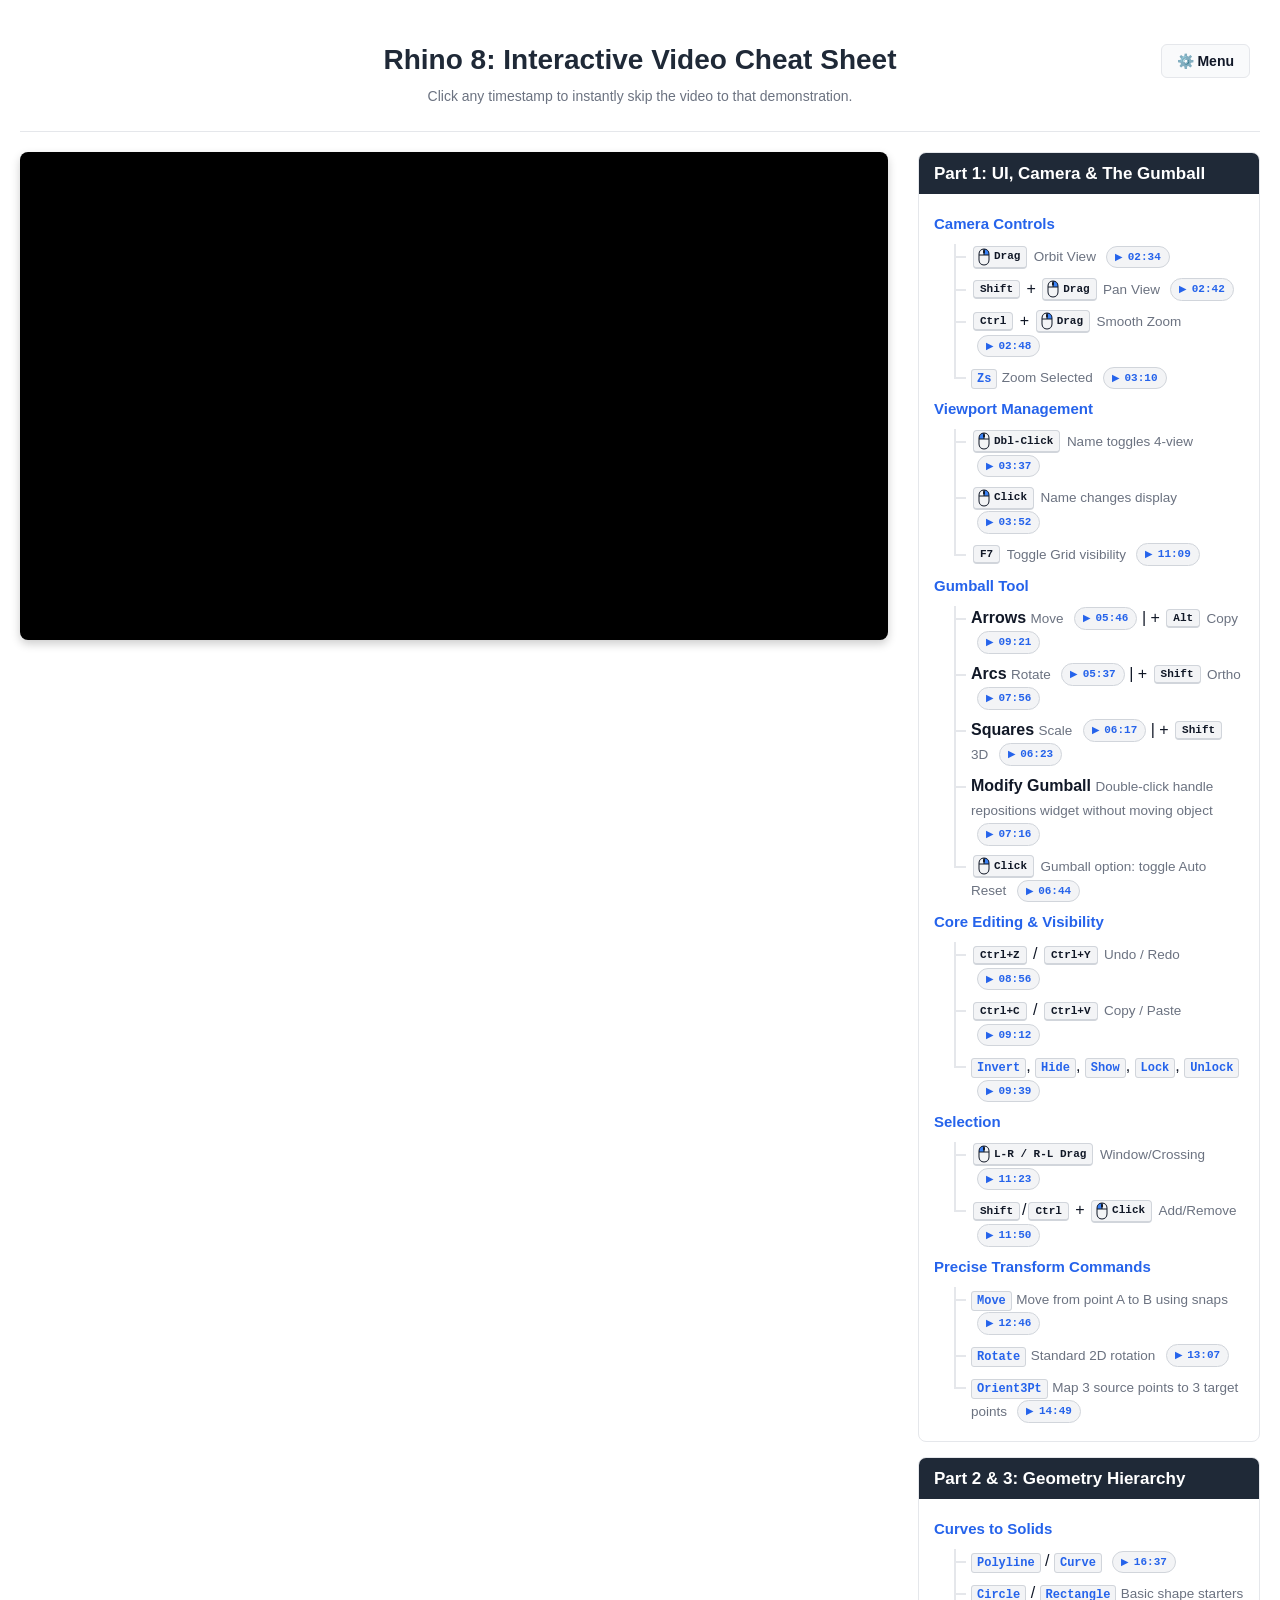
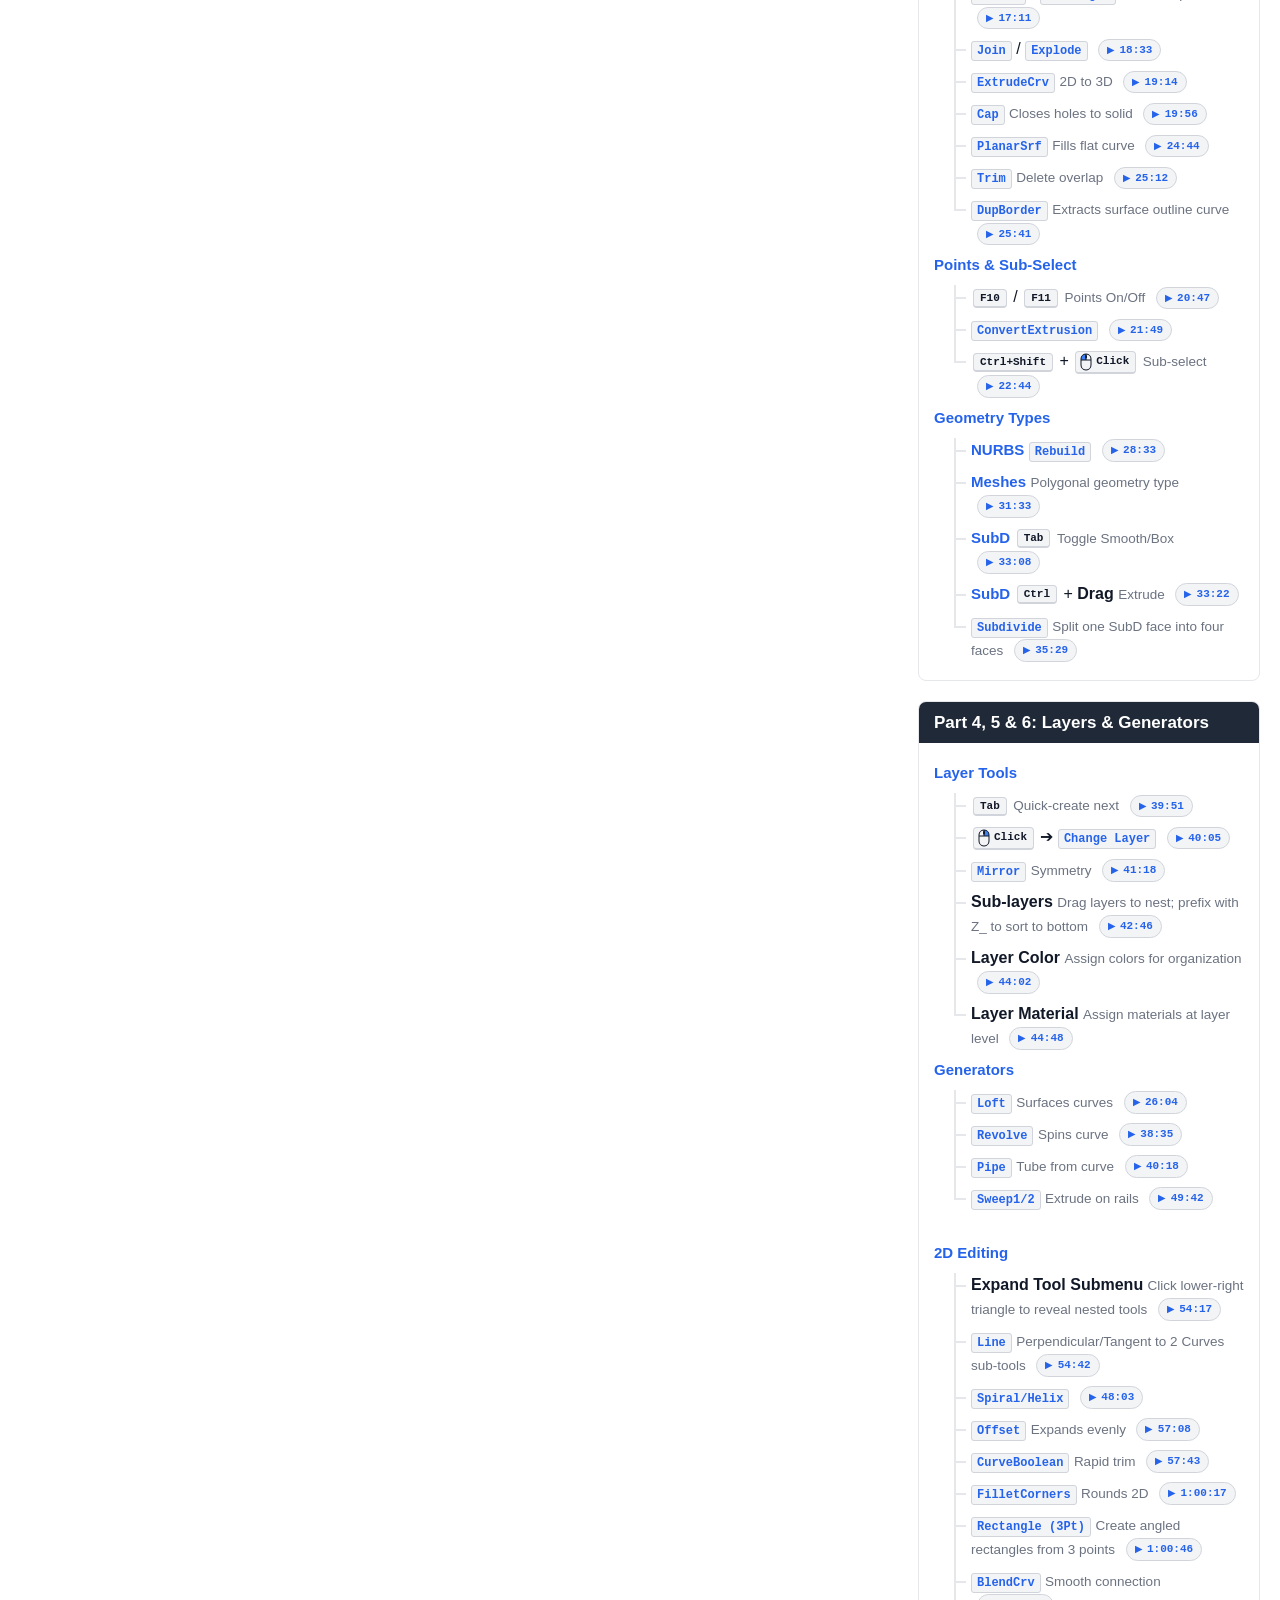
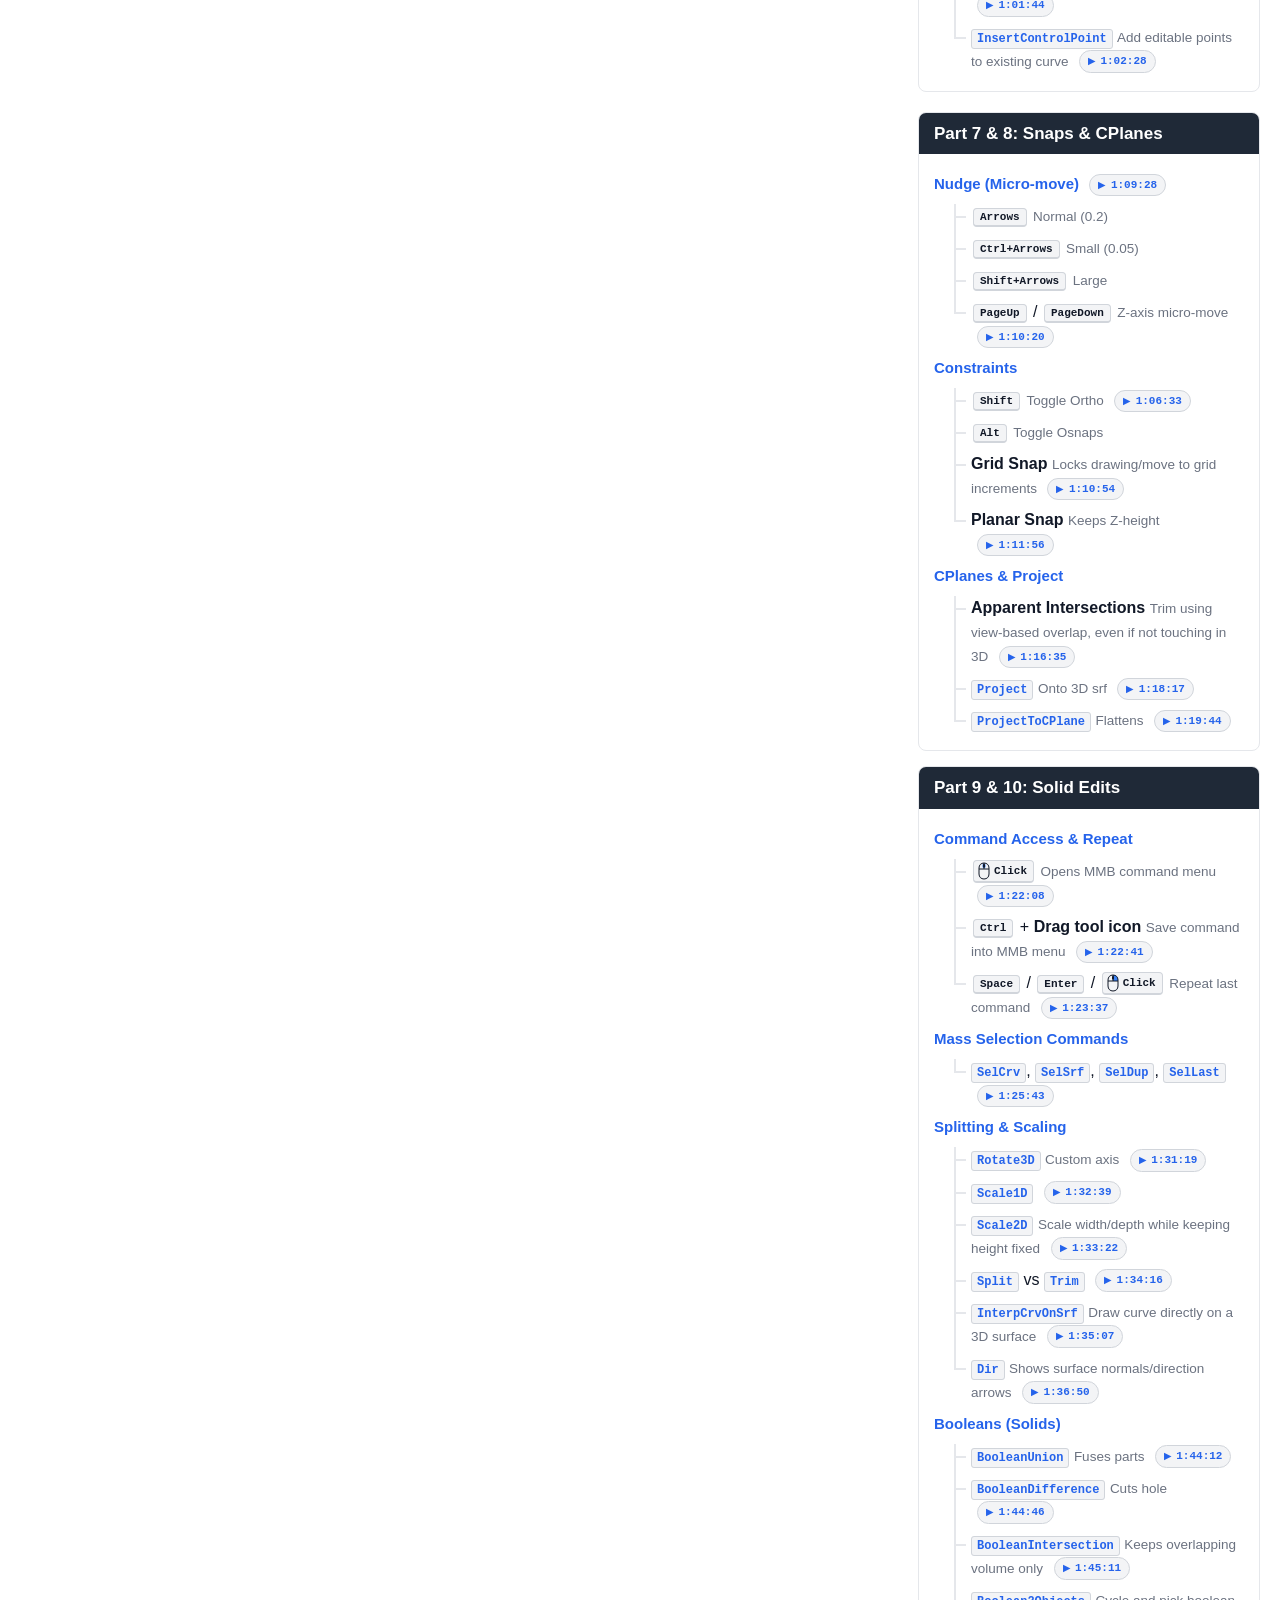
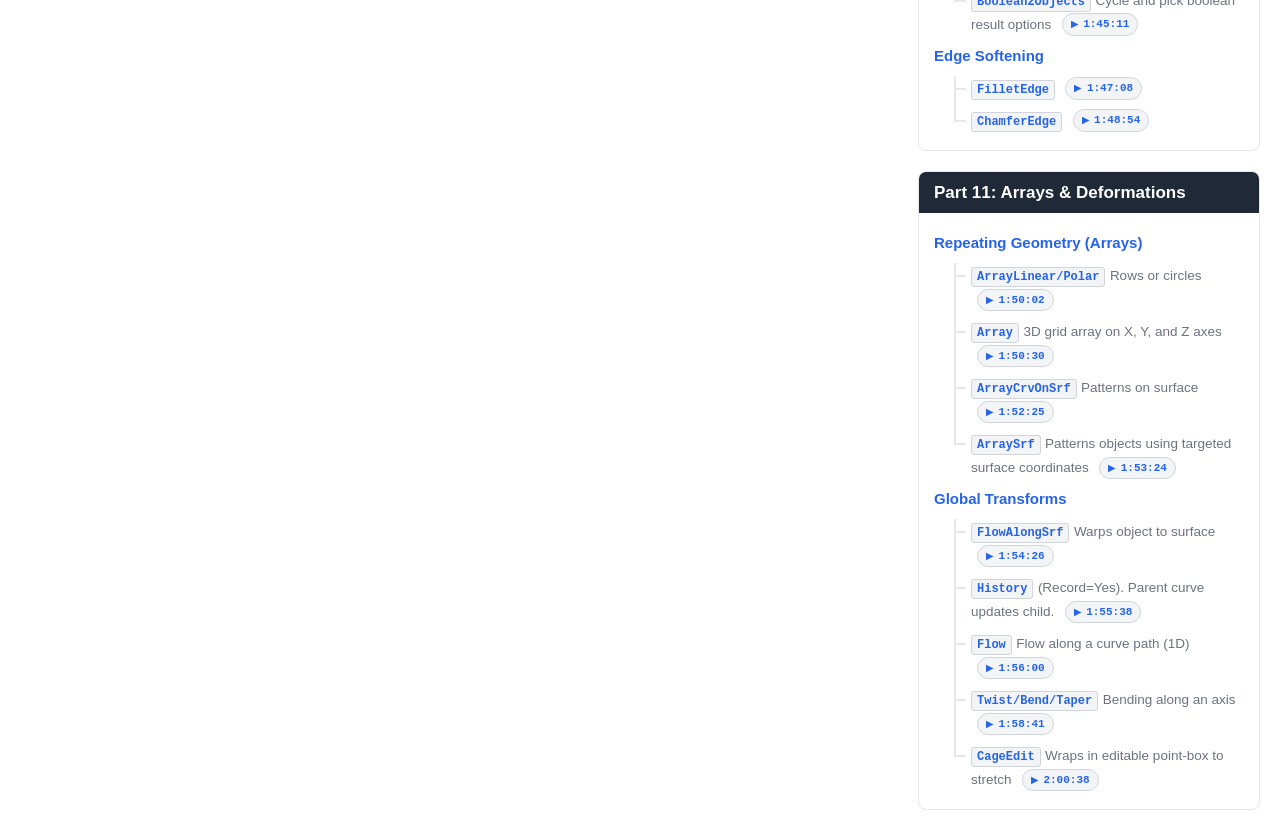
==== rhino_hotkeys_with_timestamps_interactive.html @ f53333b8 "initial commit" ====
<!DOCTYPE html>
<html lang="en">
<head>
    <meta charset="UTF-8">
    <meta name="viewport" content="width=device-width, initial-scale=1.0">
    <title>Rhino 8: Interactive Video Cheat Sheet Pro</title>
    <style>
        :root {
            /* Light Theme (Default) */
            --bg-color: #ffffff;
            --text-color: #111827;
            --primary: #1f2937;
            --primary-text: #ffffff;
            --accent: #2563eb;
            --bg-light: #f9fafb;
            --border: #e5e7eb;
            --kbd-bg: #f3f4f6;
            --kbd-border: #d1d5db;
            --modal-overlay: rgba(0, 0, 0, 0.5);
            --modal-bg: #ffffff;
            --chat-bg: #f3f4f6;
            --chat-user: #2563eb;
            --chat-bot: #e5e7eb;
            
            /* Adjustable Settings */
            --video-width: 70%; /* Default slightly larger, if changing, update the slider also line 508*/
        }

        /* Dark Theme Variables */
        body.dark-theme {
            --bg-color: #111827;
            --text-color: #f9fafb;
            --primary: #374151;
            --primary-text: #f9fafb;
            --accent: #60a5fa;
            --bg-light: #1f2937;
            --border: #374151;
            --kbd-bg: #374151;
            --kbd-border: #4b5563;
            --modal-overlay: rgba(0, 0, 0, 0.7);
            --modal-bg: #1f2937;
            --chat-bg: #111827;
            --chat-user: #3b82f6;
            --chat-bot: #374151;
        }

        body {
            font-family: -apple-system, BlinkMacSystemFont, "Segoe UI", Roboto, Arial, sans-serif;
            line-height: 1.5;
            color: var(--text-color);
            background-color: var(--bg-color);
            max-width: 1900px;
            margin: 0 auto;
            padding: 20px;
            transition: background-color 0.3s, color 0.3s;
        }
        
        header { 
            position: relative;
            margin-bottom: 20px; 
            padding-bottom: 10px;
            border-bottom: 1px solid var(--border);
        }
        h1 { text-align: center; font-size: 28px; margin-bottom: 5px; color: var(--primary); transition: color 0.3s; }
        body.dark-theme h1 { color: #f9fafb; }
        p.subtitle { text-align: center; color: #6b7280; font-size: 14px; margin-top: 0; }
        
        /* Menu Button */
        #menuBtn {
            position: absolute;
            top: 5px;
            right: 10px;
            background: var(--bg-light);
            border: 1px solid var(--border);
            color: var(--text-color);
            padding: 8px 15px;
            border-radius: 6px;
            cursor: pointer;
            font-weight: bold;
            font-size: 14px;
            transition: all 0.2s;
            display: flex;
            align-items: center;
            gap: 5px;
        }
        #menuBtn:hover { background: var(--border); }

        /* Responsive Layout Container */
        .layout-container { display: flex; flex-direction: column; gap: 20px; }

        /* Sticky Video Panel */
        .video-panel {
            position: sticky; top: 0; z-index: 100;
            background: var(--bg-color);
            padding-bottom: 15px; border-bottom: 2px solid var(--border);
            transition: width 0.3s ease, max-width 0.3s ease, background-color 0.3s;
        }
        
        .video-container {
            position: relative; padding-bottom: 56.25%; height: 0; width: 100%;
            border-radius: 8px; overflow: hidden; background: #000;
            box-shadow: 0 4px 10px rgba(0, 0, 0, 0.2);
        }
        .video-container iframe { position: absolute; top: 0; left: 0; width: 100%; height: 100%; }

        /* Content Panel */
        .content-panel { display: flex; flex-direction: column; gap: 20px; }

        .timeline-section {
            border: 1px solid var(--border); border-radius: 8px; overflow: hidden; page-break-inside: avoid;
            background: var(--bg-color); transition: background-color 0.3s, border-color 0.3s;
        }
        .section-header { background-color: var(--primary); color: var(--primary-text); padding: 8px 15px; font-size: 17px; font-weight: bold; margin: 0; transition: background-color 0.3s; }
        .section-content { padding: 10px 15px; }

        /* Tree Structure CSS */
        ul.tree, ul.tree ul { list-style: none; margin: 0; padding: 0; }
        ul.tree ul { margin-left: 20px; padding-left: 15px; border-left: 2px solid var(--border); transition: border-color 0.3s; }
        ul.tree li { margin: 8px 0; position: relative; }
        ul.tree ul li::before {
            content: ""; position: absolute; top: 12px; left: -15px;
            width: 10px; border-top: 2px solid var(--border); transition: border-color 0.3s;
        }
        ul.tree ul li:last-child::after {
            content: ""; position: absolute; top: 14px; bottom: -10px;
            left: -17px; width: 4px; background: var(--bg-color); transition: background-color 0.3s;
        }
        
        .cmd-title { font-weight: 600; font-size: 15px; color: var(--accent); transition: color 0.3s; }
        .desc { color: #6b7280; font-size: 13.5px; }
        body.dark-theme .desc { color: #9ca3af; }
        
        kbd {
            background-color: var(--kbd-bg); border: 1px solid var(--kbd-border);
            border-radius: 4px; border-bottom-width: 2px; color: var(--text-color);
            font-family: Consolas, monospace; font-size: 11px; font-weight: bold;
            padding: 2px 6px; margin: 0 2px; vertical-align: middle; transition: all 0.3s;
        }
        .cmd-type {
            font-family: Consolas, monospace; background: var(--kbd-bg); color: var(--accent);
            padding: 2px 5px; border-radius: 3px; font-size: 12px; font-weight: bold; border: 1px solid var(--kbd-border);
            transition: all 0.3s;
        }

        .mouse-action {
            display: inline-flex; align-items: center; background: var(--kbd-bg);
            border: 1px solid var(--kbd-border); border-radius: 4px; border-bottom-width: 2px;
            padding: 1px 6px 1px 4px; font-family: Consolas, monospace; font-size: 11px;
            font-weight: bold; color: var(--text-color); vertical-align: middle; margin: 0 2px; transition: all 0.3s;
        }
        .mouse { width: 12px; height: 18px; margin-right: 4px; color: var(--text-color); transition: color 0.3s; }

        .ts {
            display: inline-block; font-family: Consolas, monospace; font-size: 11px;
            color: var(--accent); background-color: var(--kbd-bg); border: 1px solid var(--kbd-border);
            border-radius: 12px; padding: 2px 8px; margin-left: 6px; text-decoration: none;
            vertical-align: middle; transition: all 0.2s ease; cursor: pointer; font-weight: bold;
        }
        .ts:hover { background-color: var(--accent); color: white; transform: translateY(-1px); }
        .ts::before { content: "▶ "; font-size: 9px; }

        /* Desktop Media Query (Landscape Mode & Large Screens) */
        @media (min-width: 960px) {
            .layout-container { flex-direction: row; align-items: flex-start; gap: 30px; }
            .video-panel {
                flex: 0 0 var(--video-width); /* Controlled by CSS variable */
                max-width: var(--video-width);
                top: 20px; border-bottom: none; padding-bottom: 0;
            }
            .content-panel { flex: 1; min-width: 0; }
            .grid-2col { display: grid; grid-template-columns: 1fr; gap: 15px; } /* Two-column layout for sections, change to 1fr 1fr if two-column layout is desired */
        }

        /* --- MODAL (POPUP) STYLES --- */
        .modal-overlay {
            display: none; position: fixed; top: 0; left: 0; width: 100%; height: 100%;
            background: var(--modal-overlay); z-index: 2000; 
            justify-content: center; align-items: center; backdrop-filter: blur(3px);
        }
        .modal {
            background: var(--modal-bg); color: var(--text-color);
            width: 90%; max-width: 800px; max-height: 80vh; border-radius: 12px;
            display: flex; flex-direction: column; overflow: hidden;
            box-shadow: 0 20px 25px -5px rgba(0, 0, 0, 0.1), 0 10px 10px -5px rgba(0, 0, 0, 0.04);
            border: 1px solid var(--border); transition: all 0.3s;
        }
        .modal-header {
            display: flex; justify-content: space-between; align-items: center;
            padding: 15px 20px; border-bottom: 1px solid var(--border); background: var(--bg-light);
        }
        .modal-header h2 { margin: 0; font-size: 18px; }
        .close-btn { background: none; border: none; font-size: 24px; color: var(--text-color); cursor: pointer; }
        
        .modal-body { display: flex; flex-direction: column; height: 100%; overflow: hidden; }
        @media (min-width: 600px) { .modal-body { flex-direction: row; } }
        
        /* Modal Tabs */
        .modal-tabs {
            display: flex; flex-direction: row; border-bottom: 1px solid var(--border); background: var(--bg-light);
        }
        @media (min-width: 600px) {
            .modal-tabs { flex-direction: column; width: 150px; border-bottom: none; border-right: 1px solid var(--border); }
        }
        .tab-btn {
            flex: 1; padding: 15px; text-align: left; background: none; border: none; cursor: pointer;
            color: var(--text-color); font-weight: bold; transition: background 0.2s;
        }
        .tab-btn.active { background: var(--modal-bg); color: var(--accent); border-left: 3px solid var(--accent); }
        .tab-btn:hover:not(.active) { background: var(--border); }

        /* Modal Content Areas */
        .tab-content { display: none; padding: 20px; flex: 1; overflow-y: auto; }
        .tab-content.active { display: block; }

        /* Settings Controls */
        .setting-row { display: flex; justify-content: space-between; align-items: center; margin-bottom: 20px; }
        .setting-row label { font-weight: bold; }
        input[type="range"] { width: 150px; cursor: pointer; }
        
        /* Toggle Switch */
        .switch { position: relative; display: inline-block; width: 50px; height: 24px; }
        .switch input { opacity: 0; width: 0; height: 0; }
        .slider { position: absolute; cursor: pointer; top: 0; left: 0; right: 0; bottom: 0; background-color: #ccc; transition: .4s; border-radius: 24px; }
        .slider:before { position: absolute; content: ""; height: 16px; width: 16px; left: 4px; bottom: 4px; background-color: white; transition: .4s; border-radius: 50%; }
        input:checked + .slider { background-color: var(--accent); }
        input:checked + .slider:before { transform: translateX(26px); }
        body.dark-theme .slider { background-color: #4b5563; }
        body.dark-theme input:checked + .slider { background-color: var(--accent); }

        /* Chat Interface */
        .chat-container { display: flex; flex-direction: column; height: 300px; border: 1px solid var(--border); border-radius: 8px; overflow: hidden; }
        .chat-messages { flex: 1; padding: 15px; overflow-y: auto; background: var(--chat-bg); display: flex; flex-direction: column; gap: 10px; }
        .msg { max-width: 80%; padding: 10px 14px; border-radius: 18px; font-size: 14px; line-height: 1.4; }
        .msg-user { align-self: flex-end; background: var(--chat-user); color: white; border-bottom-right-radius: 4px; }
        .msg-bot { align-self: flex-start; background: var(--chat-bot); color: var(--text-color); border-bottom-left-radius: 4px; }
        .chat-input-area { display: flex; padding: 10px; background: var(--bg-light); border-top: 1px solid var(--border); }
        .chat-input-area input { flex: 1; padding: 10px; border: 1px solid var(--border); border-radius: 20px; outline: none; background: var(--modal-bg); color: var(--text-color); }
        .chat-input-area button { background: var(--accent); color: white; border: none; padding: 0 15px; margin-left: 10px; border-radius: 20px; cursor: pointer; font-weight: bold; transition: opacity 0.2s; }
        .chat-input-area button:hover { opacity: 0.8; }

        @media print {
            body { padding: 0; font-size: 10pt; max-width: 100%; background: white !important; color: black !important; }
            .video-panel, #menuBtn, .modal-overlay { display: none !important; }
            .timeline-section { border: 1px solid #000 !important; break-inside: avoid; margin-bottom: 15px; background: white !important; }
            .section-header { background-color: #e5e7eb !important; color: #000 !important; -webkit-print-color-adjust: exact; border-bottom: 1px solid #000; }
            ul.tree ul li:last-child::after { background: transparent !important; }
            kbd, .mouse-action, .cmd-type { box-shadow: none !important; border: 1px solid #000 !important; background: white !important; color: black !important; }
            .ts { border: 1px solid #000 !important; background: none !important; color: #000 !important; text-decoration: none !important; }
            .ts::before { content: "⏱ "; color: #000 !important; }
            svg { -webkit-print-color-adjust: exact; print-color-adjust: exact; }
            @page { margin: 1cm; }
        }
    </style>
</head>
<body>

    <svg width="0" height="0" style="display:none;">
        <defs>
            <g id="mouse-base">
                <path d="M12 2 C6 2 2 6 2 12 L2 24 C2 30 6 34 12 34 C18 34 22 30 22 24 L22 12 C22 6 18 2 12 2 Z" fill="none" stroke="currentColor" stroke-width="2"/>
                <path d="M12 14 L2 14" stroke="currentColor" stroke-width="2"/>
                <path d="M12 14 L22 14" stroke="currentColor" stroke-width="2"/>
                <line x1="12" y1="2" x2="12" y2="14" stroke="currentColor" stroke-width="2"/>
                <rect x="10" y="4" width="4" height="7" rx="2" fill="currentColor"/>
            </g>
            <path id="mouse-lmb" d="M2 12 C2 6 6 2 12 2 L12 14 L2 14 Z" fill="#3b82f6"/>
            <path id="mouse-rmb" d="M22 12 C22 6 18 2 12 2 L12 14 L22 14 Z" fill="#3b82f6"/>
            <rect id="mouse-mmb" x="9" y="3" width="6" height="9" rx="3" fill="#3b82f6"/>
        </defs>
    </svg>

    <header>
        <h1>Rhino 8: Interactive Video Cheat Sheet</h1>
        <p class="subtitle">Click any timestamp to instantly skip the video to that demonstration.</p>
        <button id="menuBtn">⚙️ Menu</button>
    </header>

    <div class="layout-container">
        
        <div class="video-panel">
            <div class="video-container">
                <div id="player"></div>
            </div>
        </div>

        <div class="content-panel">
            
            <div class="grid-2col">
                <div class="timeline-section">
                    <h2 class="section-header">Part 1: UI, Camera & The Gumball</h2>
                    <div class="section-content">
                        <ul class="tree">
                            <li><span class="cmd-title">Camera Controls</span>
                                <ul>
                                    <li><span class="mouse-action"><svg class="mouse" viewBox="0 0 24 36"><use href="#mouse-rmb"/><use href="#mouse-base"/></svg> Drag</span> <span class="desc">Orbit View</span> <a class="ts" data-time="02:34">02:34</a></li>
                                    <li><kbd>Shift</kbd> + <span class="mouse-action"><svg class="mouse" viewBox="0 0 24 36"><use href="#mouse-rmb"/><use href="#mouse-base"/></svg> Drag</span> <span class="desc">Pan View</span> <a class="ts" data-time="02:42">02:42</a></li>
                                    <li><kbd>Ctrl</kbd> + <span class="mouse-action"><svg class="mouse" viewBox="0 0 24 36"><use href="#mouse-rmb"/><use href="#mouse-base"/></svg> Drag</span> <span class="desc">Smooth Zoom</span> <a class="ts" data-time="02:48">02:48</a></li>
                                    <li><span class="cmd-type">Zs</span> <span class="desc">Zoom Selected</span> <a class="ts" data-time="03:10">03:10</a></li>
                                </ul>
                            </li>
                            <li><span class="cmd-title">Viewport Management</span>
                                <ul>
                                    <li><span class="mouse-action"><svg class="mouse" viewBox="0 0 24 36"><use href="#mouse-lmb"/><use href="#mouse-base"/></svg> Dbl-Click</span> <span class="desc">Name toggles 4-view</span> <a class="ts" data-time="03:37">03:37</a></li>
                                    <li><span class="mouse-action"><svg class="mouse" viewBox="0 0 24 36"><use href="#mouse-rmb"/><use href="#mouse-base"/></svg> Click</span> <span class="desc">Name changes display</span> <a class="ts" data-time="03:52">03:52</a></li>
                                    <li><kbd>F7</kbd> <span class="desc">Toggle Grid visibility</span> <a class="ts" data-time="11:09">11:09</a></li>
                                </ul>
                            </li>
                            <li><span class="cmd-title">Gumball Tool</span>
                                <ul>
                                    <li><strong>Arrows</strong> <span class="desc">Move</span> <a class="ts" data-time="05:46">05:46</a> | + <kbd>Alt</kbd> <span class="desc">Copy</span> <a class="ts" data-time="09:21">09:21</a></li>
                                    <li><strong>Arcs</strong> <span class="desc">Rotate</span> <a class="ts" data-time="05:37">05:37</a> | + <kbd>Shift</kbd> <span class="desc">Ortho</span> <a class="ts" data-time="07:56">07:56</a></li>
                                    <li><strong>Squares</strong> <span class="desc">Scale</span> <a class="ts" data-time="06:17">06:17</a> | + <kbd>Shift</kbd> <span class="desc">3D</span> <a class="ts" data-time="06:23">06:23</a></li>
                                    <li><strong>Modify Gumball</strong> <span class="desc">Double-click handle repositions widget without moving object</span> <a class="ts" data-time="07:16">07:16</a></li>
                                    <li><span class="mouse-action"><svg class="mouse" viewBox="0 0 24 36"><use href="#mouse-rmb"/><use href="#mouse-base"/></svg> Click</span> <span class="desc">Gumball option: toggle Auto Reset</span> <a class="ts" data-time="06:44">06:44</a></li>
                                </ul>
                            </li>
                            <li><span class="cmd-title">Core Editing & Visibility</span>
                                <ul>
                                    <li><kbd>Ctrl+Z</kbd> / <kbd>Ctrl+Y</kbd> <span class="desc">Undo / Redo</span> <a class="ts" data-time="08:56">08:56</a></li>
                                    <li><kbd>Ctrl+C</kbd> / <kbd>Ctrl+V</kbd> <span class="desc">Copy / Paste</span> <a class="ts" data-time="09:12">09:12</a></li>
                                    <li><span class="cmd-type">Invert</span>, <span class="cmd-type">Hide</span>, <span class="cmd-type">Show</span>, <span class="cmd-type">Lock</span>, <span class="cmd-type">Unlock</span> <a class="ts" data-time="09:39">09:39</a></li>
                                </ul>
                            </li>
                            <li><span class="cmd-title">Selection</span>
                                <ul>
                                    <li><span class="mouse-action"><svg class="mouse" viewBox="0 0 24 36"><use href="#mouse-lmb"/><use href="#mouse-base"/></svg> L-R / R-L Drag</span> <span class="desc">Window/Crossing</span> <a class="ts" data-time="11:23">11:23</a></li>
                                    <li><kbd>Shift</kbd>/<kbd>Ctrl</kbd> + <span class="mouse-action"><svg class="mouse" viewBox="0 0 24 36"><use href="#mouse-lmb"/><use href="#mouse-base"/></svg> Click</span> <span class="desc">Add/Remove</span> <a class="ts" data-time="11:50">11:50</a></li>
                                </ul>
                            </li>
                            <li><span class="cmd-title">Precise Transform Commands</span>
                                <ul>
                                    <li><span class="cmd-type">Move</span> <span class="desc">Move from point A to B using snaps</span> <a class="ts" data-time="12:46">12:46</a></li>
                                    <li><span class="cmd-type">Rotate</span> <span class="desc">Standard 2D rotation</span> <a class="ts" data-time="13:07">13:07</a></li>
                                    <li><span class="cmd-type">Orient3Pt</span> <span class="desc">Map 3 source points to 3 target points</span> <a class="ts" data-time="14:49">14:49</a></li>
                                </ul>
                            </li>
                        </ul>
                    </div>
                </div>

                <div class="timeline-section">
                    <h2 class="section-header">Part 2 & 3: Geometry Hierarchy</h2>
                    <div class="section-content">
                        <ul class="tree">
                            <li><span class="cmd-title">Curves to Solids</span>
                                <ul>
                                    <li><span class="cmd-type">Polyline</span> / <span class="cmd-type">Curve</span> <a class="ts" data-time="16:37">16:37</a></li>
                                    <li><span class="cmd-type">Circle</span> / <span class="cmd-type">Rectangle</span> <span class="desc">Basic shape starters</span> <a class="ts" data-time="17:11">17:11</a></li>
                                    <li><span class="cmd-type">Join</span> / <span class="cmd-type">Explode</span> <a class="ts" data-time="18:33">18:33</a></li>
                                    <li><span class="cmd-type">ExtrudeCrv</span> <span class="desc">2D to 3D</span> <a class="ts" data-time="19:14">19:14</a></li>
                                    <li><span class="cmd-type">Cap</span> <span class="desc">Closes holes to solid</span> <a class="ts" data-time="19:56">19:56</a></li>
                                    <li><span class="cmd-type">PlanarSrf</span> <span class="desc">Fills flat curve</span> <a class="ts" data-time="24:44">24:44</a></li>
                                    <li><span class="cmd-type">Trim</span> <span class="desc">Delete overlap</span> <a class="ts" data-time="25:12">25:12</a></li>
                                    <li><span class="cmd-type">DupBorder</span> <span class="desc">Extracts surface outline curve</span> <a class="ts" data-time="25:41">25:41</a></li>
                                </ul>
                            </li>
                            <li><span class="cmd-title">Points & Sub-Select</span>
                                <ul>
                                    <li><kbd>F10</kbd> / <kbd>F11</kbd> <span class="desc">Points On/Off</span> <a class="ts" data-time="20:47">20:47</a></li>
                                    <li><span class="cmd-type">ConvertExtrusion</span> <a class="ts" data-time="21:49">21:49</a></li>
                                    <li><kbd>Ctrl+Shift</kbd> + <span class="mouse-action"><svg class="mouse" viewBox="0 0 24 36"><use href="#mouse-lmb"/><use href="#mouse-base"/></svg> Click</span> <span class="desc">Sub-select</span> <a class="ts" data-time="22:44">22:44</a></li>
                                </ul>
                            </li>
                            <li><span class="cmd-title">Geometry Types</span>
                                <ul>
                                    <li><span class="cmd-title">NURBS</span> <span class="cmd-type">Rebuild</span> <a class="ts" data-time="28:33">28:33</a></li>
                                    <li><span class="cmd-title">Meshes</span> <span class="desc">Polygonal geometry type</span> <a class="ts" data-time="31:33">31:33</a></li>
                                    <li><span class="cmd-title">SubD</span> <kbd>Tab</kbd> <span class="desc">Toggle Smooth/Box</span> <a class="ts" data-time="33:08">33:08</a></li>
                                    <li><span class="cmd-title">SubD</span> <kbd>Ctrl</kbd> + <strong>Drag</strong> <span class="desc">Extrude</span> <a class="ts" data-time="33:22">33:22</a></li>
                                    <li><span class="cmd-type">Subdivide</span> <span class="desc">Split one SubD face into four faces</span> <a class="ts" data-time="35:29">35:29</a></li>
                                </ul>
                            </li>
                        </ul>
                    </div>
                </div>
            </div>

            <div class="timeline-section">
                <h2 class="section-header">Part 4, 5 & 6: Layers & Generators</h2>
                <div class="section-content">
                    <div class="grid-2col">
                        <ul class="tree">
                            <li><span class="cmd-title">Layer Tools</span>
                                <ul>
                                    <li><kbd>Tab</kbd> <span class="desc">Quick-create next</span> <a class="ts" data-time="39:51">39:51</a></li>
                                    <li><span class="mouse-action"><svg class="mouse" viewBox="0 0 24 36"><use href="#mouse-rmb"/><use href="#mouse-base"/></svg> Click</span> ➔ <span class="cmd-type">Change Layer</span> <a class="ts" data-time="40:05">40:05</a></li>
                                    <li><span class="cmd-type">Mirror</span> <span class="desc">Symmetry</span> <a class="ts" data-time="41:18">41:18</a></li>
                                    <li><strong>Sub-layers</strong> <span class="desc">Drag layers to nest; prefix with Z_ to sort to bottom</span> <a class="ts" data-time="42:46">42:46</a></li>
                                    <li><strong>Layer Color</strong> <span class="desc">Assign colors for organization</span> <a class="ts" data-time="44:02">44:02</a></li>
                                    <li><strong>Layer Material</strong> <span class="desc">Assign materials at layer level</span> <a class="ts" data-time="44:48">44:48</a></li>
                                </ul>
                            </li>
                            <li><span class="cmd-title">Generators</span>
                                <ul>
                                    <li><span class="cmd-type">Loft</span> <span class="desc">Surfaces curves</span> <a class="ts" data-time="26:04">26:04</a></li>
                                    <li><span class="cmd-type">Revolve</span> <span class="desc">Spins curve</span> <a class="ts" data-time="38:35">38:35</a></li>
                                    <li><span class="cmd-type">Pipe</span> <span class="desc">Tube from curve</span> <a class="ts" data-time="40:18">40:18</a></li>
                                    <li><span class="cmd-type">Sweep1/2</span> <span class="desc">Extrude on rails</span> <a class="ts" data-time="49:42">49:42</a></li>
                                </ul>
                            </li>
                        </ul>
                        <ul class="tree">
                            <li><span class="cmd-title">2D Editing</span>
                                <ul>
                                    <li><strong>Expand Tool Submenu</strong> <span class="desc">Click lower-right triangle to reveal nested tools</span> <a class="ts" data-time="54:17">54:17</a></li>
                                    <li><span class="cmd-type">Line</span> <span class="desc">Perpendicular/Tangent to 2 Curves sub-tools</span> <a class="ts" data-time="54:42">54:42</a></li>
                                    <li><span class="cmd-type">Spiral/Helix</span> <a class="ts" data-time="48:03">48:03</a></li>
                                    <li><span class="cmd-type">Offset</span> <span class="desc">Expands evenly</span> <a class="ts" data-time="57:08">57:08</a></li>
                                    <li><span class="cmd-type">CurveBoolean</span> <span class="desc">Rapid trim</span> <a class="ts" data-time="57:43">57:43</a></li>
                                    <li><span class="cmd-type">FilletCorners</span> <span class="desc">Rounds 2D</span> <a class="ts" data-time="1:00:17">1:00:17</a></li>
                                    <li><span class="cmd-type">Rectangle (3Pt)</span> <span class="desc">Create angled rectangles from 3 points</span> <a class="ts" data-time="1:00:46">1:00:46</a></li>
                                    <li><span class="cmd-type">BlendCrv</span> <span class="desc">Smooth connection</span> <a class="ts" data-time="1:01:44">1:01:44</a></li>
                                    <li><span class="cmd-type">InsertControlPoint</span> <span class="desc">Add editable points to existing curve</span> <a class="ts" data-time="1:02:28">1:02:28</a></li>
                                </ul>
                            </li>
                        </ul>
                    </div>
                </div>
            </div>

            <div class="grid-2col">
                <div class="timeline-section">
                    <h2 class="section-header">Part 7 & 8: Snaps & CPlanes</h2>
                    <div class="section-content">
                        <ul class="tree">
                            <li><span class="cmd-title">Nudge (Micro-move)</span> <a class="ts" data-time="1:09:28">1:09:28</a>
                                <ul>
                                    <li><kbd>Arrows</kbd> <span class="desc">Normal (0.2)</span></li>
                                    <li><kbd>Ctrl+Arrows</kbd> <span class="desc">Small (0.05)</span></li>
                                    <li><kbd>Shift+Arrows</kbd> <span class="desc">Large</span></li>
                                    <li><kbd>PageUp</kbd> / <kbd>PageDown</kbd> <span class="desc">Z-axis micro-move</span> <a class="ts" data-time="1:10:20">1:10:20</a></li>
                                </ul>
                            </li>
                            <li><span class="cmd-title">Constraints</span>
                                <ul>
                                    <li><kbd>Shift</kbd> <span class="desc">Toggle Ortho</span> <a class="ts" data-time="1:06:33">1:06:33</a></li>
                                    <li><kbd>Alt</kbd> <span class="desc">Toggle Osnaps</span></li>
                                    <li><strong>Grid Snap</strong> <span class="desc">Locks drawing/move to grid increments</span> <a class="ts" data-time="1:10:54">1:10:54</a></li>
                                    <li><strong>Planar Snap</strong> <span class="desc">Keeps Z-height</span> <a class="ts" data-time="1:11:56">1:11:56</a></li>
                                </ul>
                            </li>
                            <li><span class="cmd-title">CPlanes & Project</span>
                                <ul>
                                    <li><strong>Apparent Intersections</strong> <span class="desc">Trim using view-based overlap, even if not touching in 3D</span> <a class="ts" data-time="1:16:35">1:16:35</a></li>
                                    <li><span class="cmd-type">Project</span> <span class="desc">Onto 3D srf</span> <a class="ts" data-time="1:18:17">1:18:17</a></li>
                                    <li><span class="cmd-type">ProjectToCPlane</span> <span class="desc">Flattens</span> <a class="ts" data-time="1:19:44">1:19:44</a></li>
                                </ul>
                            </li>
                        </ul>
                    </div>
                </div>

                <div class="timeline-section">
                    <h2 class="section-header">Part 9 & 10: Solid Edits</h2>
                    <div class="section-content">
                        <ul class="tree">
                            <li><span class="cmd-title">Command Access & Repeat</span>
                                <ul>
                                    <li><span class="mouse-action"><svg class="mouse" viewBox="0 0 24 36"><use href="#mouse-mmb"/><use href="#mouse-base"/></svg> Click</span> <span class="desc">Opens MMB command menu</span> <a class="ts" data-time="1:22:08">1:22:08</a></li>
                                    <li><kbd>Ctrl</kbd> + <strong>Drag tool icon</strong> <span class="desc">Save command into MMB menu</span> <a class="ts" data-time="1:22:41">1:22:41</a></li>
                                    <li><kbd>Space</kbd> / <kbd>Enter</kbd> / <span class="mouse-action"><svg class="mouse" viewBox="0 0 24 36"><use href="#mouse-rmb"/><use href="#mouse-base"/></svg> Click</span> <span class="desc">Repeat last command</span> <a class="ts" data-time="1:23:37">1:23:37</a></li>
                                </ul>
                            </li>
                            <li><span class="cmd-title">Mass Selection Commands</span>
                                <ul>
                                    <li><span class="cmd-type">SelCrv</span>, <span class="cmd-type">SelSrf</span>, <span class="cmd-type">SelDup</span>, <span class="cmd-type">SelLast</span> <a class="ts" data-time="1:25:43">1:25:43</a></li>
                                </ul>
                            </li>
                            <li><span class="cmd-title">Splitting & Scaling</span>
                                <ul>
                                    <li><span class="cmd-type">Rotate3D</span> <span class="desc">Custom axis</span> <a class="ts" data-time="1:31:19">1:31:19</a></li>
                                    <li><span class="cmd-type">Scale1D</span> <a class="ts" data-time="1:32:39">1:32:39</a></li>
                                    <li><span class="cmd-type">Scale2D</span> <span class="desc">Scale width/depth while keeping height fixed</span> <a class="ts" data-time="1:33:22">1:33:22</a></li>
                                    <li><span class="cmd-type">Split</span> vs <span class="cmd-type">Trim</span> <a class="ts" data-time="1:34:16">1:34:16</a></li>
                                    <li><span class="cmd-type">InterpCrvOnSrf</span> <span class="desc">Draw curve directly on a 3D surface</span> <a class="ts" data-time="1:35:07">1:35:07</a></li>
                                    <li><span class="cmd-type">Dir</span> <span class="desc">Shows surface normals/direction arrows</span> <a class="ts" data-time="1:36:50">1:36:50</a></li>
                                </ul>
                            </li>
                            <li><span class="cmd-title">Booleans (Solids)</span>
                                <ul>
                                    <li><span class="cmd-type">BooleanUnion</span> <span class="desc">Fuses parts</span> <a class="ts" data-time="1:44:12">1:44:12</a></li>
                                    <li><span class="cmd-type">BooleanDifference</span> <span class="desc">Cuts hole</span> <a class="ts" data-time="1:44:46">1:44:46</a></li>
                                    <li><span class="cmd-type">BooleanIntersection</span> <span class="desc">Keeps overlapping volume only</span> <a class="ts" data-time="1:45:11">1:45:11</a></li>
                                    <li><span class="cmd-type">Boolean2Objects</span> <span class="desc">Cycle and pick boolean result options</span> <a class="ts" data-time="1:45:11">1:45:11</a></li>
                                </ul>
                            </li>
                            <li><span class="cmd-title">Edge Softening</span>
                                <ul>
                                    <li><span class="cmd-type">FilletEdge</span> <a class="ts" data-time="1:47:08">1:47:08</a></li>
                                    <li><span class="cmd-type">ChamferEdge</span> <a class="ts" data-time="1:48:54">1:48:54</a></li>
                                </ul>
                            </li>
                        </ul>
                    </div>
                </div>
            </div>

            <div class="timeline-section">
                <h2 class="section-header">Part 11: Arrays & Deformations</h2>
                <div class="section-content">
                    <ul class="tree">
                        <li><span class="cmd-title">Repeating Geometry (Arrays)</span>
                            <ul>
                                <li><span class="cmd-type">ArrayLinear/Polar</span> <span class="desc">Rows or circles</span> <a class="ts" data-time="1:50:02">1:50:02</a></li>
                                <li><span class="cmd-type">Array</span> <span class="desc">3D grid array on X, Y, and Z axes</span> <a class="ts" data-time="1:50:30">1:50:30</a></li>
                                <li><span class="cmd-type">ArrayCrvOnSrf</span> <span class="desc">Patterns on surface</span> <a class="ts" data-time="1:52:25">1:52:25</a></li>
                                <li><span class="cmd-type">ArraySrf</span> <span class="desc">Patterns objects using targeted surface coordinates</span> <a class="ts" data-time="1:53:24">1:53:24</a></li>
                            </ul>
                        </li>
                        <li><span class="cmd-title">Global Transforms</span>
                            <ul>
                                <li><span class="cmd-type">FlowAlongSrf</span> <span class="desc">Warps object to surface</span> <a class="ts" data-time="1:54:26">1:54:26</a></li>
                                <li><span class="cmd-type">History</span> <span class="desc">(Record=Yes). Parent curve updates child.</span> <a class="ts" data-time="1:55:38">1:55:38</a></li>
                                <li><span class="cmd-type">Flow</span> <span class="desc">Flow along a curve path (1D)</span> <a class="ts" data-time="1:56:00">1:56:00</a></li>
                                <li><span class="cmd-type">Twist/Bend/Taper</span> <span class="desc">Bending along an axis</span> <a class="ts" data-time="1:58:41">1:58:41</a></li>
                                <li><span class="cmd-type">CageEdit</span> <span class="desc">Wraps in editable point-box to stretch</span> <a class="ts" data-time="2:00:38">2:00:38</a></li>
                            </ul>
                        </li>
                    </ul>
                </div>
            </div>

        </div>
    </div>

    <div id="menuModal" class="modal-overlay">
        <div class="modal">
            <div class="modal-header">
                <h2>Menu</h2>
                <button class="close-btn" id="closeModal">&times;</button>
            </div>
            <div class="modal-body">
                <div class="modal-tabs">
                    <button class="tab-btn active" data-tab="tab-info">ℹ️ Info</button>
                    <button class="tab-btn" data-tab="tab-settings">⚙️ Settings</button>
                    <button class="tab-btn" data-tab="tab-chat">💬 Feedback</button>
                </div>
                
                <div id="tab-info" class="tab-content active">
                    <h3>About this Tool</h3>
                    <p>This interactive cheat sheet is designed to accompany the <b>Rhino 8: Full Beginner's Course</b> by Joe Meiser.</p>
                    <p><b>How to use:</b> Click any blue timestamp pill to instantly jump the video to that exact command demonstration. If you resize your window, the layout will automatically adjust.</p>
                    <p><b>Printing:</b> Press <code>Ctrl + P</code>. The CSS is configured to strip away the video, dark mode, and buttons to give you a clean, ink-saving paper reference guide.</p>
                </div>

                <div id="tab-settings" class="tab-content">
                    <h3>Appearance Settings</h3>
                    
                    <div class="setting-row">
                        <label>Dark Mode</label>
                        <label class="switch">
                            <input type="checkbox" id="themeToggle">
                            <span class="slider"></span>
                        </label>
                    </div>

                    <div class="setting-row">
                        <label>Desktop Video Width</label>
                        <input type="range" id="videoSizeSlider" min="40" max="80" value="70"> 
                    </div>
                    <p class="desc">Slide to adjust how much screen space the video takes up on desktop monitors.</p>
                </div>

                <div id="tab-chat" class="tab-content" style="display: flex; flex-direction: column;">
                    <h3>Send Feedback</h3>
                    <div class="chat-container">
                        <div class="chat-messages" id="chatBox">
                            <div class="msg msg-bot">Hello! Did you spot an error in the cheat sheet or have a feature request? Let me know!</div>
                        </div>
                        <div class="chat-input-area">
                            <input type="text" id="chatInput" placeholder="Type your message...">
                            <button id="sendBtn">Send</button>
                        </div>
                    </div>
                </div>

            </div>
        </div>
    </div>

    <script src="https://www.youtube.com/iframe_api"></script>
    <script>
        // --- YOUTUBE PLAYER LOGIC ---
        var player;
        function onYouTubeIframeAPIReady() {
            player = new YT.Player('player', {
                videoId: '4mVBIbX5G5k',
                playerVars: { 'playsinline': 1, 'rel': 0 }
            });
        }

        function parseTimeStr(timeStr) {
            let parts = timeStr.split(':').map(Number);
            if (parts.length === 2) return parts[0] * 60 + parts[1];
            if (parts.length === 3) return parts[0] * 3600 + parts[1] * 60 + parts[2];
            return 0;
        }

        document.querySelectorAll('.ts').forEach(link => {
            link.addEventListener('click', function(e) {
                e.preventDefault();
                if(!player || !player.seekTo) {
                    alert("Please run this file on a local server to bypass YouTube restrictions.");
                    return;
                }
                let seconds = parseTimeStr(this.getAttribute('data-time'));
                player.seekTo(seconds, true);
                player.playVideo();
                
                if (window.innerWidth < 960) {
                    window.scrollTo({ top: 0, behavior: 'smooth' });
                }
            });
        });

        // --- MENU MODAL LOGIC ---
        const modal = document.getElementById('menuModal');
        document.getElementById('menuBtn').onclick = () => modal.style.display = 'flex';
        document.getElementById('closeModal').onclick = () => modal.style.display = 'none';
        window.onclick = (e) => { if (e.target == modal) modal.style.display = 'none'; }

        // Tab Switching
        const tabBtns = document.querySelectorAll('.tab-btn');
        const tabContents = document.querySelectorAll('.tab-content');
        
        tabBtns.forEach(btn => {
            btn.onclick = function() {
                tabBtns.forEach(b => b.classList.remove('active'));
                tabContents.forEach(c => c.style.display = 'none');
                this.classList.add('active');
                
                const targetId = this.getAttribute('data-tab');
                const targetContent = document.getElementById(targetId);
                targetContent.style.display = targetId === 'tab-chat' ? 'flex' : 'block';
            }
        });

        // --- SETTINGS LOGIC ---
        // Theme Toggle
        document.getElementById('themeToggle').addEventListener('change', function() {
            if (this.checked) {
                document.body.classList.add('dark-theme');
            } else {
                document.body.classList.remove('dark-theme');
            }
        });

        // Video Size Slider
        document.getElementById('videoSizeSlider').addEventListener('input', function() {
            document.documentElement.style.setProperty('--video-width', this.value + '%');
        });

        // --- CHAT LOGIC ---
        const chatBox = document.getElementById('chatBox');
        const chatInput = document.getElementById('chatInput');
        const sendBtn = document.getElementById('sendBtn');

        function appendMessage(text, isUser) {
            const msgDiv = document.createElement('div');
            msgDiv.className = 'msg ' + (isUser ? 'msg-user' : 'msg-bot');
            msgDiv.textContent = text;
            chatBox.appendChild(msgDiv);
            chatBox.scrollTop = chatBox.scrollHeight;
        }

        function handleSend() {
            const text = chatInput.value.trim();
            if (!text) return;
            
            appendMessage(text, true);
            chatInput.value = '';
            
            // Simulated Bot Response
            setTimeout(() => {
                appendMessage("Thanks for your feedback! This is a static HTML file, so I can't actually save this to a server, but it's great for taking notes.", false);
            }, 1000);
        }

        sendBtn.onclick = handleSend;
        chatInput.addEventListener('keypress', function(e) {
            if (e.key === 'Enter') handleSend();
        });
    </script>
</body>
</html>
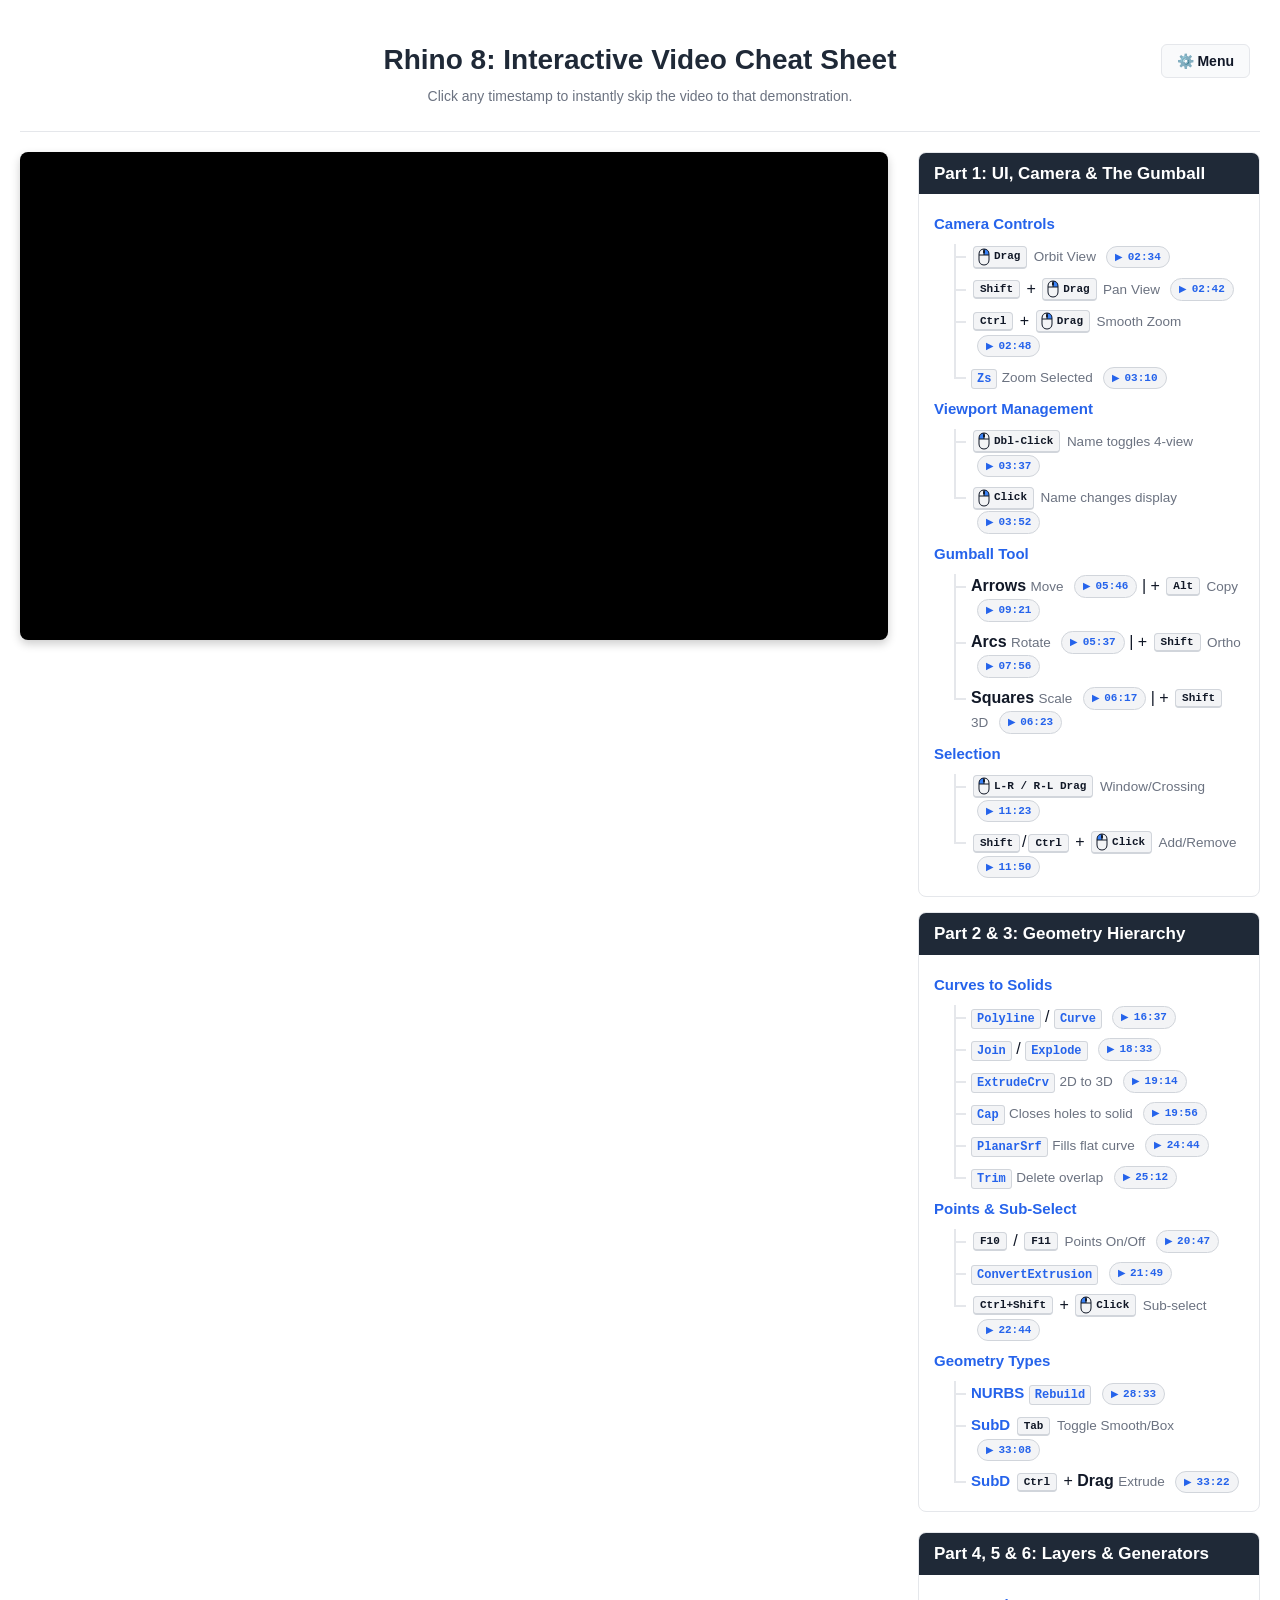
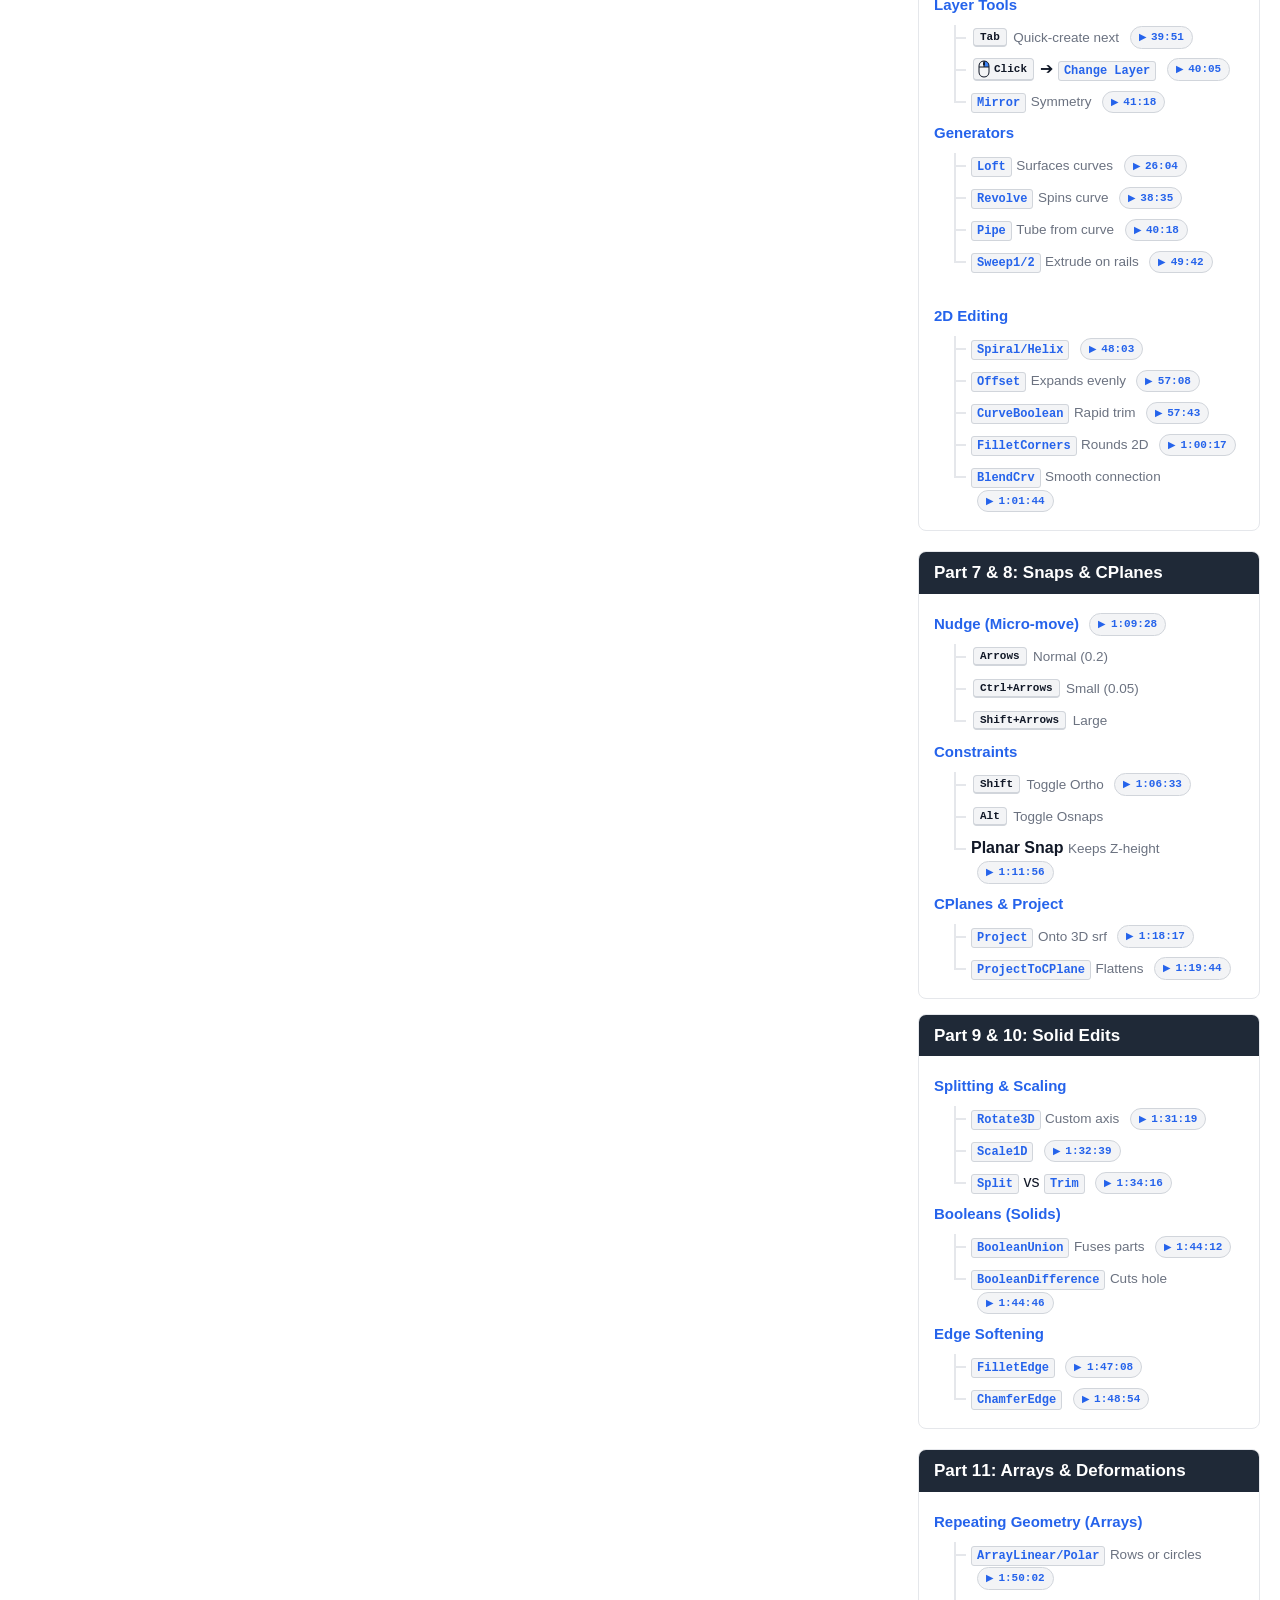
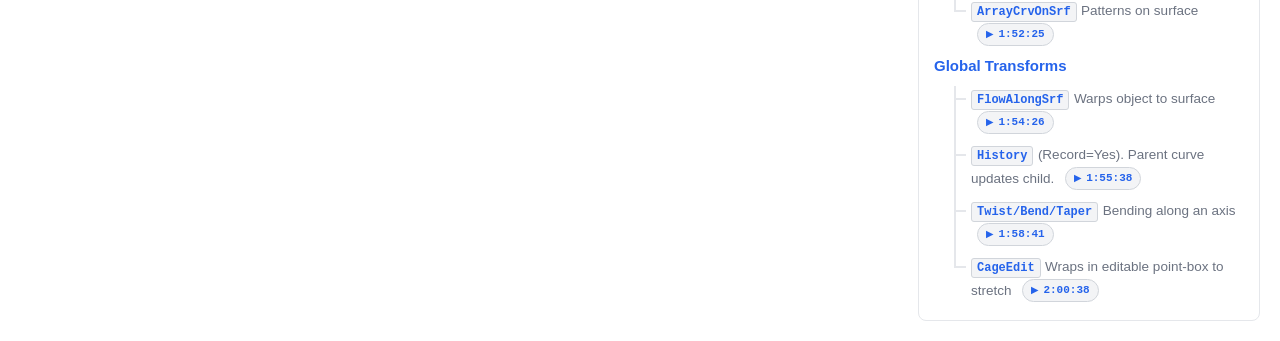
==== commit cac5b43e: "jik" ====
--- a/rhino_hotkeys_with_timestamps_interactive.html
+++ b/rhino_hotkeys_with_timestamps_interactive.html
@@ -302,7 +302,6 @@
                                 <ul>
                                     <li><span class="mouse-action"><svg class="mouse" viewBox="0 0 24 36"><use href="#mouse-lmb"/><use href="#mouse-base"/></svg> Dbl-Click</span> <span class="desc">Name toggles 4-view</span> <a class="ts" data-time="03:37">03:37</a></li>
                                     <li><span class="mouse-action"><svg class="mouse" viewBox="0 0 24 36"><use href="#mouse-rmb"/><use href="#mouse-base"/></svg> Click</span> <span class="desc">Name changes display</span> <a class="ts" data-time="03:52">03:52</a></li>
-                                    <li><kbd>F7</kbd> <span class="desc">Toggle Grid visibility</span> <a class="ts" data-time="11:09">11:09</a></li>
                                 </ul>
                             </li>
                             <li><span class="cmd-title">Gumball Tool</span>
@@ -310,28 +309,12 @@
                                     <li><strong>Arrows</strong> <span class="desc">Move</span> <a class="ts" data-time="05:46">05:46</a> | + <kbd>Alt</kbd> <span class="desc">Copy</span> <a class="ts" data-time="09:21">09:21</a></li>
                                     <li><strong>Arcs</strong> <span class="desc">Rotate</span> <a class="ts" data-time="05:37">05:37</a> | + <kbd>Shift</kbd> <span class="desc">Ortho</span> <a class="ts" data-time="07:56">07:56</a></li>
                                     <li><strong>Squares</strong> <span class="desc">Scale</span> <a class="ts" data-time="06:17">06:17</a> | + <kbd>Shift</kbd> <span class="desc">3D</span> <a class="ts" data-time="06:23">06:23</a></li>
-                                    <li><strong>Modify Gumball</strong> <span class="desc">Double-click handle repositions widget without moving object</span> <a class="ts" data-time="07:16">07:16</a></li>
-                                    <li><span class="mouse-action"><svg class="mouse" viewBox="0 0 24 36"><use href="#mouse-rmb"/><use href="#mouse-base"/></svg> Click</span> <span class="desc">Gumball option: toggle Auto Reset</span> <a class="ts" data-time="06:44">06:44</a></li>
-                                </ul>
-                            </li>
-                            <li><span class="cmd-title">Core Editing & Visibility</span>
-                                <ul>
-                                    <li><kbd>Ctrl+Z</kbd> / <kbd>Ctrl+Y</kbd> <span class="desc">Undo / Redo</span> <a class="ts" data-time="08:56">08:56</a></li>
-                                    <li><kbd>Ctrl+C</kbd> / <kbd>Ctrl+V</kbd> <span class="desc">Copy / Paste</span> <a class="ts" data-time="09:12">09:12</a></li>
-                                    <li><span class="cmd-type">Invert</span>, <span class="cmd-type">Hide</span>, <span class="cmd-type">Show</span>, <span class="cmd-type">Lock</span>, <span class="cmd-type">Unlock</span> <a class="ts" data-time="09:39">09:39</a></li>
                                 </ul>
                             </li>
                             <li><span class="cmd-title">Selection</span>
                                 <ul>
                                     <li><span class="mouse-action"><svg class="mouse" viewBox="0 0 24 36"><use href="#mouse-lmb"/><use href="#mouse-base"/></svg> L-R / R-L Drag</span> <span class="desc">Window/Crossing</span> <a class="ts" data-time="11:23">11:23</a></li>
                                     <li><kbd>Shift</kbd>/<kbd>Ctrl</kbd> + <span class="mouse-action"><svg class="mouse" viewBox="0 0 24 36"><use href="#mouse-lmb"/><use href="#mouse-base"/></svg> Click</span> <span class="desc">Add/Remove</span> <a class="ts" data-time="11:50">11:50</a></li>
-                                </ul>
-                            </li>
-                            <li><span class="cmd-title">Precise Transform Commands</span>
-                                <ul>
-                                    <li><span class="cmd-type">Move</span> <span class="desc">Move from point A to B using snaps</span> <a class="ts" data-time="12:46">12:46</a></li>
-                                    <li><span class="cmd-type">Rotate</span> <span class="desc">Standard 2D rotation</span> <a class="ts" data-time="13:07">13:07</a></li>
-                                    <li><span class="cmd-type">Orient3Pt</span> <span class="desc">Map 3 source points to 3 target points</span> <a class="ts" data-time="14:49">14:49</a></li>
                                 </ul>
                             </li>
                         </ul>
@@ -345,13 +328,11 @@
                             <li><span class="cmd-title">Curves to Solids</span>
                                 <ul>
                                     <li><span class="cmd-type">Polyline</span> / <span class="cmd-type">Curve</span> <a class="ts" data-time="16:37">16:37</a></li>
-                                    <li><span class="cmd-type">Circle</span> / <span class="cmd-type">Rectangle</span> <span class="desc">Basic shape starters</span> <a class="ts" data-time="17:11">17:11</a></li>
                                     <li><span class="cmd-type">Join</span> / <span class="cmd-type">Explode</span> <a class="ts" data-time="18:33">18:33</a></li>
                                     <li><span class="cmd-type">ExtrudeCrv</span> <span class="desc">2D to 3D</span> <a class="ts" data-time="19:14">19:14</a></li>
                                     <li><span class="cmd-type">Cap</span> <span class="desc">Closes holes to solid</span> <a class="ts" data-time="19:56">19:56</a></li>
                                     <li><span class="cmd-type">PlanarSrf</span> <span class="desc">Fills flat curve</span> <a class="ts" data-time="24:44">24:44</a></li>
                                     <li><span class="cmd-type">Trim</span> <span class="desc">Delete overlap</span> <a class="ts" data-time="25:12">25:12</a></li>
-                                    <li><span class="cmd-type">DupBorder</span> <span class="desc">Extracts surface outline curve</span> <a class="ts" data-time="25:41">25:41</a></li>
                                 </ul>
                             </li>
                             <li><span class="cmd-title">Points & Sub-Select</span>
@@ -364,10 +345,8 @@
                             <li><span class="cmd-title">Geometry Types</span>
                                 <ul>
                                     <li><span class="cmd-title">NURBS</span> <span class="cmd-type">Rebuild</span> <a class="ts" data-time="28:33">28:33</a></li>
-                                    <li><span class="cmd-title">Meshes</span> <span class="desc">Polygonal geometry type</span> <a class="ts" data-time="31:33">31:33</a></li>
                                     <li><span class="cmd-title">SubD</span> <kbd>Tab</kbd> <span class="desc">Toggle Smooth/Box</span> <a class="ts" data-time="33:08">33:08</a></li>
                                     <li><span class="cmd-title">SubD</span> <kbd>Ctrl</kbd> + <strong>Drag</strong> <span class="desc">Extrude</span> <a class="ts" data-time="33:22">33:22</a></li>
-                                    <li><span class="cmd-type">Subdivide</span> <span class="desc">Split one SubD face into four faces</span> <a class="ts" data-time="35:29">35:29</a></li>
                                 </ul>
                             </li>
                         </ul>
@@ -385,9 +364,6 @@
                                     <li><kbd>Tab</kbd> <span class="desc">Quick-create next</span> <a class="ts" data-time="39:51">39:51</a></li>
                                     <li><span class="mouse-action"><svg class="mouse" viewBox="0 0 24 36"><use href="#mouse-rmb"/><use href="#mouse-base"/></svg> Click</span> ➔ <span class="cmd-type">Change Layer</span> <a class="ts" data-time="40:05">40:05</a></li>
                                     <li><span class="cmd-type">Mirror</span> <span class="desc">Symmetry</span> <a class="ts" data-time="41:18">41:18</a></li>
-                                    <li><strong>Sub-layers</strong> <span class="desc">Drag layers to nest; prefix with Z_ to sort to bottom</span> <a class="ts" data-time="42:46">42:46</a></li>
-                                    <li><strong>Layer Color</strong> <span class="desc">Assign colors for organization</span> <a class="ts" data-time="44:02">44:02</a></li>
-                                    <li><strong>Layer Material</strong> <span class="desc">Assign materials at layer level</span> <a class="ts" data-time="44:48">44:48</a></li>
                                 </ul>
                             </li>
                             <li><span class="cmd-title">Generators</span>
@@ -402,15 +378,11 @@
                         <ul class="tree">
                             <li><span class="cmd-title">2D Editing</span>
                                 <ul>
-                                    <li><strong>Expand Tool Submenu</strong> <span class="desc">Click lower-right triangle to reveal nested tools</span> <a class="ts" data-time="54:17">54:17</a></li>
-                                    <li><span class="cmd-type">Line</span> <span class="desc">Perpendicular/Tangent to 2 Curves sub-tools</span> <a class="ts" data-time="54:42">54:42</a></li>
                                     <li><span class="cmd-type">Spiral/Helix</span> <a class="ts" data-time="48:03">48:03</a></li>
                                     <li><span class="cmd-type">Offset</span> <span class="desc">Expands evenly</span> <a class="ts" data-time="57:08">57:08</a></li>
                                     <li><span class="cmd-type">CurveBoolean</span> <span class="desc">Rapid trim</span> <a class="ts" data-time="57:43">57:43</a></li>
                                     <li><span class="cmd-type">FilletCorners</span> <span class="desc">Rounds 2D</span> <a class="ts" data-time="1:00:17">1:00:17</a></li>
-                                    <li><span class="cmd-type">Rectangle (3Pt)</span> <span class="desc">Create angled rectangles from 3 points</span> <a class="ts" data-time="1:00:46">1:00:46</a></li>
                                     <li><span class="cmd-type">BlendCrv</span> <span class="desc">Smooth connection</span> <a class="ts" data-time="1:01:44">1:01:44</a></li>
-                                    <li><span class="cmd-type">InsertControlPoint</span> <span class="desc">Add editable points to existing curve</span> <a class="ts" data-time="1:02:28">1:02:28</a></li>
                                 </ul>
                             </li>
                         </ul>
@@ -428,20 +400,17 @@
                                     <li><kbd>Arrows</kbd> <span class="desc">Normal (0.2)</span></li>
                                     <li><kbd>Ctrl+Arrows</kbd> <span class="desc">Small (0.05)</span></li>
                                     <li><kbd>Shift+Arrows</kbd> <span class="desc">Large</span></li>
-                                    <li><kbd>PageUp</kbd> / <kbd>PageDown</kbd> <span class="desc">Z-axis micro-move</span> <a class="ts" data-time="1:10:20">1:10:20</a></li>
                                 </ul>
                             </li>
                             <li><span class="cmd-title">Constraints</span>
                                 <ul>
                                     <li><kbd>Shift</kbd> <span class="desc">Toggle Ortho</span> <a class="ts" data-time="1:06:33">1:06:33</a></li>
                                     <li><kbd>Alt</kbd> <span class="desc">Toggle Osnaps</span></li>
-                                    <li><strong>Grid Snap</strong> <span class="desc">Locks drawing/move to grid increments</span> <a class="ts" data-time="1:10:54">1:10:54</a></li>
                                     <li><strong>Planar Snap</strong> <span class="desc">Keeps Z-height</span> <a class="ts" data-time="1:11:56">1:11:56</a></li>
                                 </ul>
                             </li>
                             <li><span class="cmd-title">CPlanes & Project</span>
                                 <ul>
-                                    <li><strong>Apparent Intersections</strong> <span class="desc">Trim using view-based overlap, even if not touching in 3D</span> <a class="ts" data-time="1:16:35">1:16:35</a></li>
                                     <li><span class="cmd-type">Project</span> <span class="desc">Onto 3D srf</span> <a class="ts" data-time="1:18:17">1:18:17</a></li>
                                     <li><span class="cmd-type">ProjectToCPlane</span> <span class="desc">Flattens</span> <a class="ts" data-time="1:19:44">1:19:44</a></li>
                                 </ul>
@@ -454,34 +423,17 @@
                     <h2 class="section-header">Part 9 & 10: Solid Edits</h2>
                     <div class="section-content">
                         <ul class="tree">
-                            <li><span class="cmd-title">Command Access & Repeat</span>
-                                <ul>
-                                    <li><span class="mouse-action"><svg class="mouse" viewBox="0 0 24 36"><use href="#mouse-mmb"/><use href="#mouse-base"/></svg> Click</span> <span class="desc">Opens MMB command menu</span> <a class="ts" data-time="1:22:08">1:22:08</a></li>
-                                    <li><kbd>Ctrl</kbd> + <strong>Drag tool icon</strong> <span class="desc">Save command into MMB menu</span> <a class="ts" data-time="1:22:41">1:22:41</a></li>
-                                    <li><kbd>Space</kbd> / <kbd>Enter</kbd> / <span class="mouse-action"><svg class="mouse" viewBox="0 0 24 36"><use href="#mouse-rmb"/><use href="#mouse-base"/></svg> Click</span> <span class="desc">Repeat last command</span> <a class="ts" data-time="1:23:37">1:23:37</a></li>
-                                </ul>
-                            </li>
-                            <li><span class="cmd-title">Mass Selection Commands</span>
-                                <ul>
-                                    <li><span class="cmd-type">SelCrv</span>, <span class="cmd-type">SelSrf</span>, <span class="cmd-type">SelDup</span>, <span class="cmd-type">SelLast</span> <a class="ts" data-time="1:25:43">1:25:43</a></li>
-                                </ul>
-                            </li>
                             <li><span class="cmd-title">Splitting & Scaling</span>
                                 <ul>
                                     <li><span class="cmd-type">Rotate3D</span> <span class="desc">Custom axis</span> <a class="ts" data-time="1:31:19">1:31:19</a></li>
                                     <li><span class="cmd-type">Scale1D</span> <a class="ts" data-time="1:32:39">1:32:39</a></li>
-                                    <li><span class="cmd-type">Scale2D</span> <span class="desc">Scale width/depth while keeping height fixed</span> <a class="ts" data-time="1:33:22">1:33:22</a></li>
                                     <li><span class="cmd-type">Split</span> vs <span class="cmd-type">Trim</span> <a class="ts" data-time="1:34:16">1:34:16</a></li>
-                                    <li><span class="cmd-type">InterpCrvOnSrf</span> <span class="desc">Draw curve directly on a 3D surface</span> <a class="ts" data-time="1:35:07">1:35:07</a></li>
-                                    <li><span class="cmd-type">Dir</span> <span class="desc">Shows surface normals/direction arrows</span> <a class="ts" data-time="1:36:50">1:36:50</a></li>
                                 </ul>
                             </li>
                             <li><span class="cmd-title">Booleans (Solids)</span>
                                 <ul>
                                     <li><span class="cmd-type">BooleanUnion</span> <span class="desc">Fuses parts</span> <a class="ts" data-time="1:44:12">1:44:12</a></li>
                                     <li><span class="cmd-type">BooleanDifference</span> <span class="desc">Cuts hole</span> <a class="ts" data-time="1:44:46">1:44:46</a></li>
-                                    <li><span class="cmd-type">BooleanIntersection</span> <span class="desc">Keeps overlapping volume only</span> <a class="ts" data-time="1:45:11">1:45:11</a></li>
-                                    <li><span class="cmd-type">Boolean2Objects</span> <span class="desc">Cycle and pick boolean result options</span> <a class="ts" data-time="1:45:11">1:45:11</a></li>
                                 </ul>
                             </li>
                             <li><span class="cmd-title">Edge Softening</span>
@@ -502,16 +454,13 @@
                         <li><span class="cmd-title">Repeating Geometry (Arrays)</span>
                             <ul>
                                 <li><span class="cmd-type">ArrayLinear/Polar</span> <span class="desc">Rows or circles</span> <a class="ts" data-time="1:50:02">1:50:02</a></li>
-                                <li><span class="cmd-type">Array</span> <span class="desc">3D grid array on X, Y, and Z axes</span> <a class="ts" data-time="1:50:30">1:50:30</a></li>
                                 <li><span class="cmd-type">ArrayCrvOnSrf</span> <span class="desc">Patterns on surface</span> <a class="ts" data-time="1:52:25">1:52:25</a></li>
-                                <li><span class="cmd-type">ArraySrf</span> <span class="desc">Patterns objects using targeted surface coordinates</span> <a class="ts" data-time="1:53:24">1:53:24</a></li>
                             </ul>
                         </li>
                         <li><span class="cmd-title">Global Transforms</span>
                             <ul>
                                 <li><span class="cmd-type">FlowAlongSrf</span> <span class="desc">Warps object to surface</span> <a class="ts" data-time="1:54:26">1:54:26</a></li>
                                 <li><span class="cmd-type">History</span> <span class="desc">(Record=Yes). Parent curve updates child.</span> <a class="ts" data-time="1:55:38">1:55:38</a></li>
-                                <li><span class="cmd-type">Flow</span> <span class="desc">Flow along a curve path (1D)</span> <a class="ts" data-time="1:56:00">1:56:00</a></li>
                                 <li><span class="cmd-type">Twist/Bend/Taper</span> <span class="desc">Bending along an axis</span> <a class="ts" data-time="1:58:41">1:58:41</a></li>
                                 <li><span class="cmd-type">CageEdit</span> <span class="desc">Wraps in editable point-box to stretch</span> <a class="ts" data-time="2:00:38">2:00:38</a></li>
                             </ul>
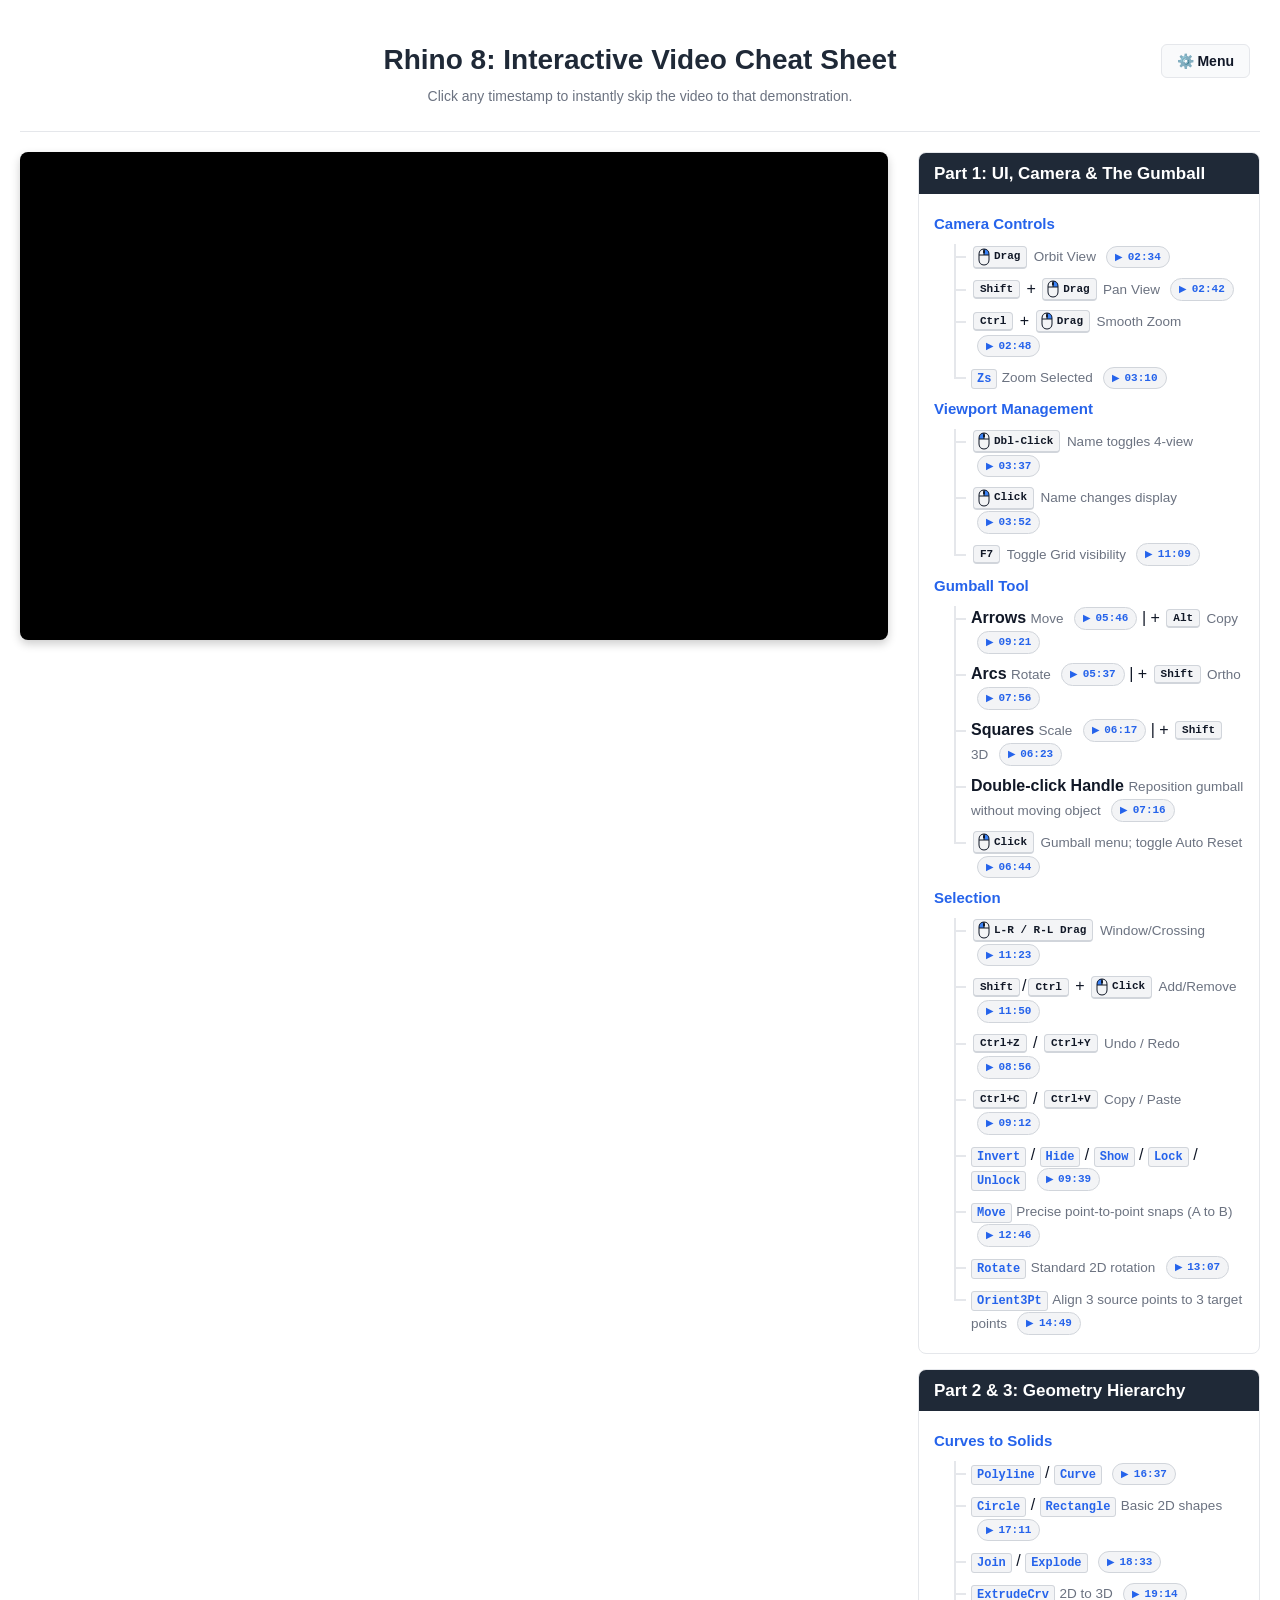
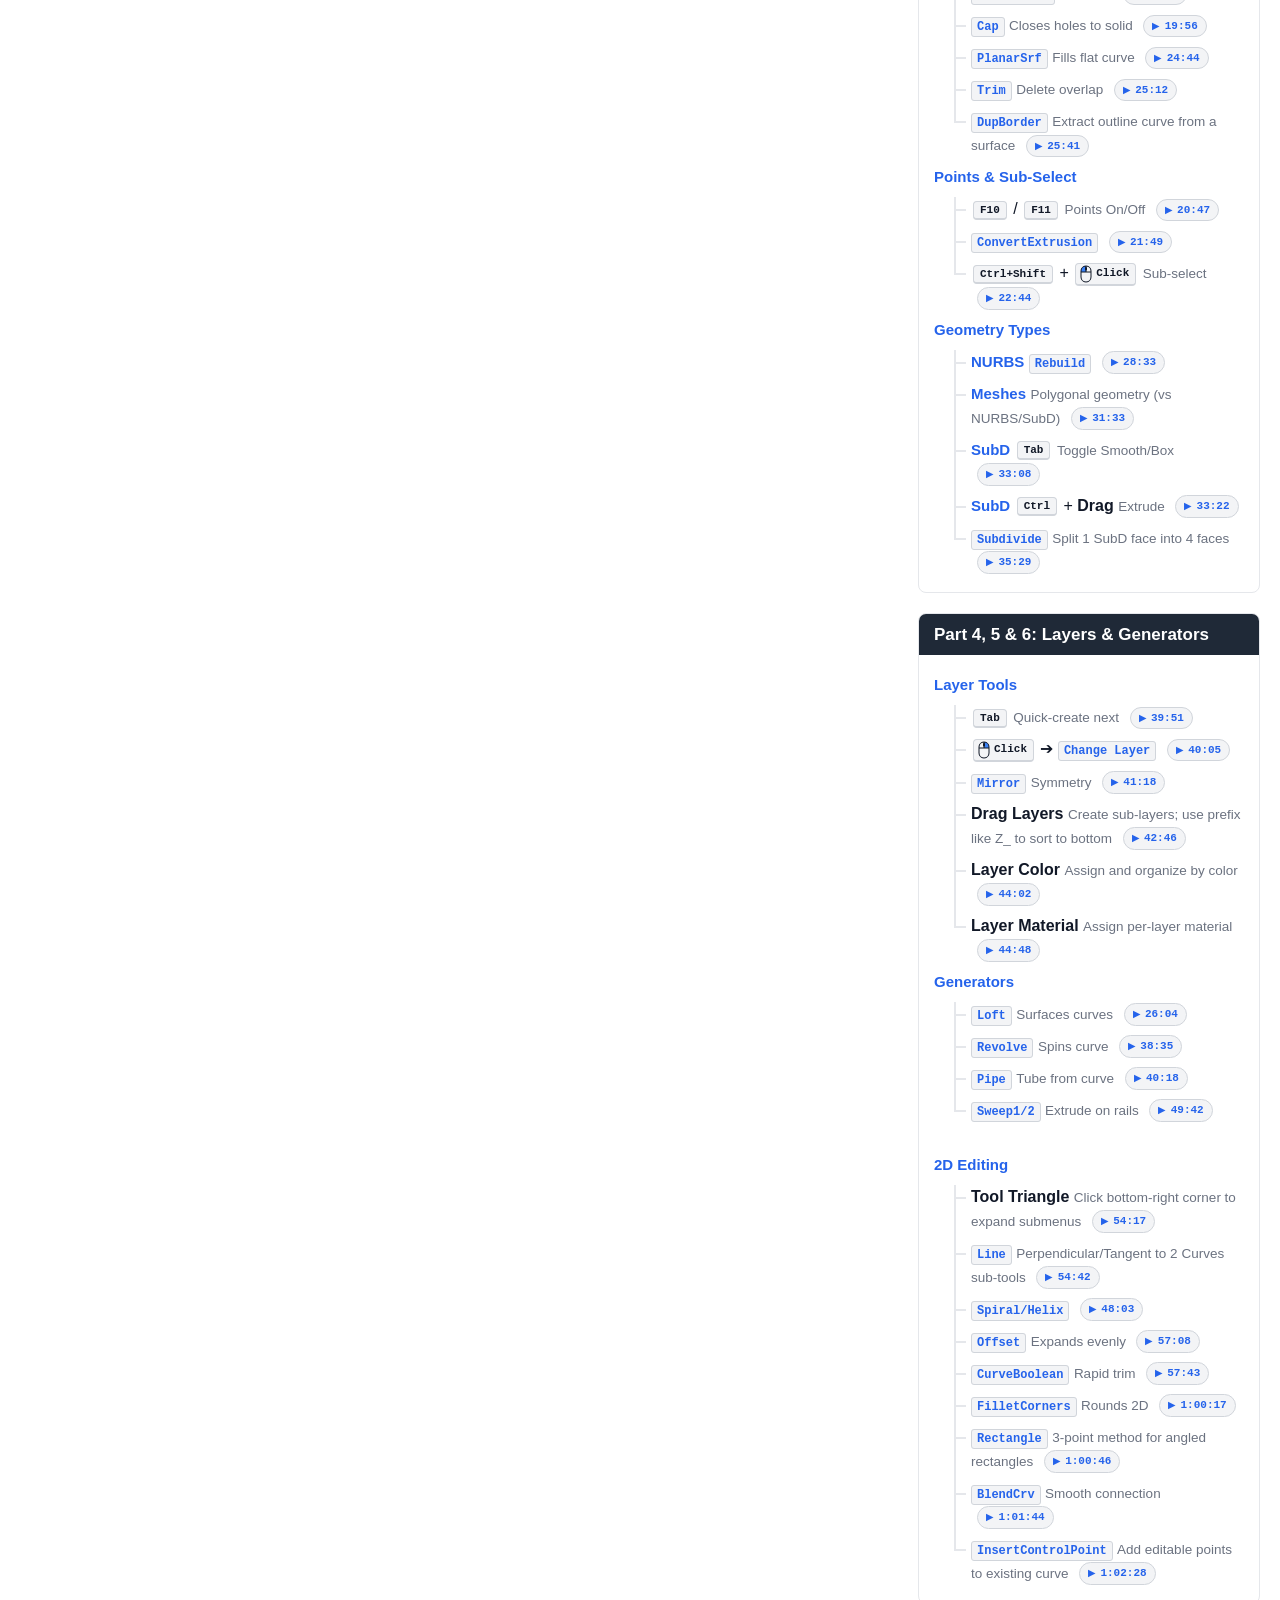
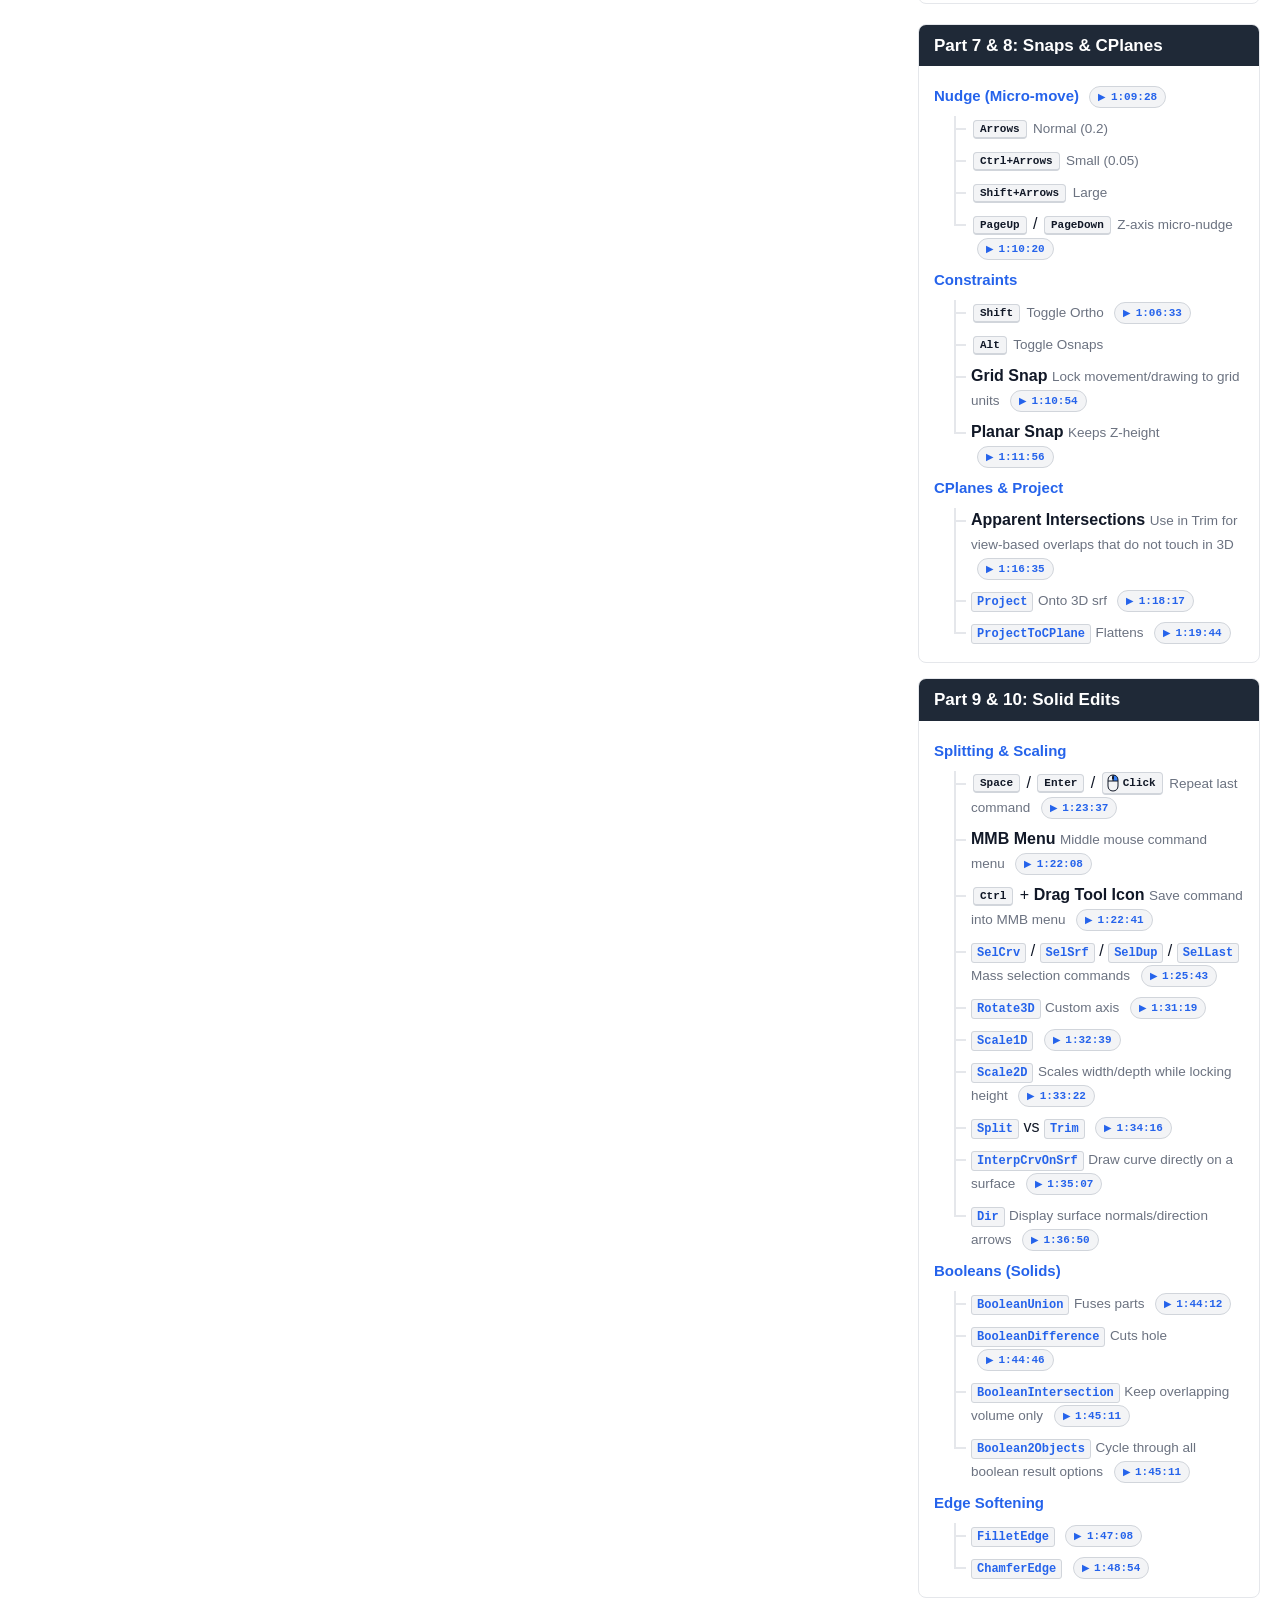
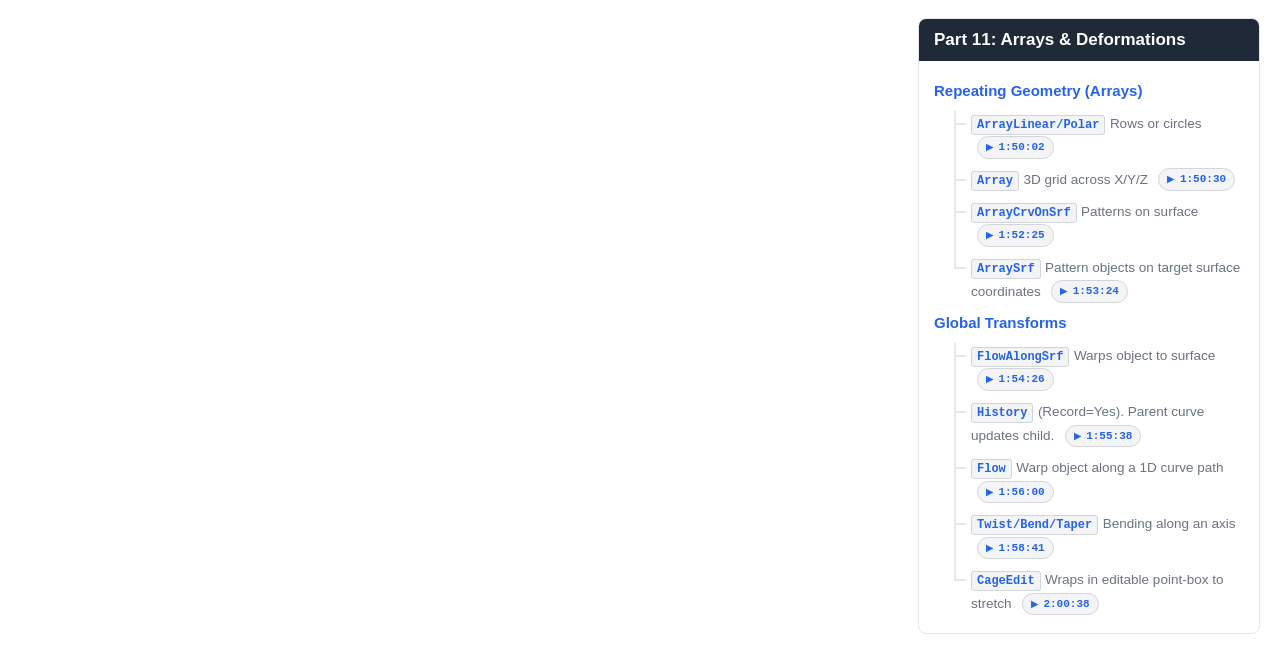
==== commit 52935134: "with vscode ai updates" ====
--- a/rhino_hotkeys_with_timestamps_interactive.html
+++ b/rhino_hotkeys_with_timestamps_interactive.html
@@ -242,7 +242,7 @@
             body { padding: 0; font-size: 10pt; max-width: 100%; background: white !important; color: black !important; }
             .video-panel, #menuBtn, .modal-overlay { display: none !important; }
             .timeline-section { border: 1px solid #000 !important; break-inside: avoid; margin-bottom: 15px; background: white !important; }
-            .section-header { background-color: #e5e7eb !important; color: #000 !important; -webkit-print-color-adjust: exact; border-bottom: 1px solid #000; }
+            .section-header { background-color: #e5e7eb !important; color: #000 !important; -webkit-print-color-adjust: exact; print-color-adjust: exact; border-bottom: 1px solid #000; }
             ul.tree ul li:last-child::after { background: transparent !important; }
             kbd, .mouse-action, .cmd-type { box-shadow: none !important; border: 1px solid #000 !important; background: white !important; color: black !important; }
             .ts { border: 1px solid #000 !important; background: none !important; color: #000 !important; text-decoration: none !important; }
@@ -302,6 +302,7 @@
                                 <ul>
                                     <li><span class="mouse-action"><svg class="mouse" viewBox="0 0 24 36"><use href="#mouse-lmb"/><use href="#mouse-base"/></svg> Dbl-Click</span> <span class="desc">Name toggles 4-view</span> <a class="ts" data-time="03:37">03:37</a></li>
                                     <li><span class="mouse-action"><svg class="mouse" viewBox="0 0 24 36"><use href="#mouse-rmb"/><use href="#mouse-base"/></svg> Click</span> <span class="desc">Name changes display</span> <a class="ts" data-time="03:52">03:52</a></li>
+                                    <li><kbd>F7</kbd> <span class="desc">Toggle Grid visibility</span> <a class="ts" data-time="11:09">11:09</a></li>
                                 </ul>
                             </li>
                             <li><span class="cmd-title">Gumball Tool</span>
@@ -309,12 +310,20 @@
                                     <li><strong>Arrows</strong> <span class="desc">Move</span> <a class="ts" data-time="05:46">05:46</a> | + <kbd>Alt</kbd> <span class="desc">Copy</span> <a class="ts" data-time="09:21">09:21</a></li>
                                     <li><strong>Arcs</strong> <span class="desc">Rotate</span> <a class="ts" data-time="05:37">05:37</a> | + <kbd>Shift</kbd> <span class="desc">Ortho</span> <a class="ts" data-time="07:56">07:56</a></li>
                                     <li><strong>Squares</strong> <span class="desc">Scale</span> <a class="ts" data-time="06:17">06:17</a> | + <kbd>Shift</kbd> <span class="desc">3D</span> <a class="ts" data-time="06:23">06:23</a></li>
+                                    <li><strong>Double-click Handle</strong> <span class="desc">Reposition gumball without moving object</span> <a class="ts" data-time="07:16">07:16</a></li>
+                                    <li><span class="mouse-action"><svg class="mouse" viewBox="0 0 24 36"><use href="#mouse-rmb"/><use href="#mouse-base"/></svg> Click</span> <span class="desc">Gumball menu; toggle Auto Reset</span> <a class="ts" data-time="06:44">06:44</a></li>
                                 </ul>
                             </li>
                             <li><span class="cmd-title">Selection</span>
                                 <ul>
                                     <li><span class="mouse-action"><svg class="mouse" viewBox="0 0 24 36"><use href="#mouse-lmb"/><use href="#mouse-base"/></svg> L-R / R-L Drag</span> <span class="desc">Window/Crossing</span> <a class="ts" data-time="11:23">11:23</a></li>
                                     <li><kbd>Shift</kbd>/<kbd>Ctrl</kbd> + <span class="mouse-action"><svg class="mouse" viewBox="0 0 24 36"><use href="#mouse-lmb"/><use href="#mouse-base"/></svg> Click</span> <span class="desc">Add/Remove</span> <a class="ts" data-time="11:50">11:50</a></li>
+                                    <li><kbd>Ctrl+Z</kbd> / <kbd>Ctrl+Y</kbd> <span class="desc">Undo / Redo</span> <a class="ts" data-time="08:56">08:56</a></li>
+                                    <li><kbd>Ctrl+C</kbd> / <kbd>Ctrl+V</kbd> <span class="desc">Copy / Paste</span> <a class="ts" data-time="09:12">09:12</a></li>
+                                    <li><span class="cmd-type">Invert</span> / <span class="cmd-type">Hide</span> / <span class="cmd-type">Show</span> / <span class="cmd-type">Lock</span> / <span class="cmd-type">Unlock</span> <a class="ts" data-time="09:39">09:39</a></li>
+                                    <li><span class="cmd-type">Move</span> <span class="desc">Precise point-to-point snaps (A to B)</span> <a class="ts" data-time="12:46">12:46</a></li>
+                                    <li><span class="cmd-type">Rotate</span> <span class="desc">Standard 2D rotation</span> <a class="ts" data-time="13:07">13:07</a></li>
+                                    <li><span class="cmd-type">Orient3Pt</span> <span class="desc">Align 3 source points to 3 target points</span> <a class="ts" data-time="14:49">14:49</a></li>
                                 </ul>
                             </li>
                         </ul>
@@ -328,11 +337,13 @@
                             <li><span class="cmd-title">Curves to Solids</span>
                                 <ul>
                                     <li><span class="cmd-type">Polyline</span> / <span class="cmd-type">Curve</span> <a class="ts" data-time="16:37">16:37</a></li>
+                                    <li><span class="cmd-type">Circle</span> / <span class="cmd-type">Rectangle</span> <span class="desc">Basic 2D shapes</span> <a class="ts" data-time="17:11">17:11</a></li>
                                     <li><span class="cmd-type">Join</span> / <span class="cmd-type">Explode</span> <a class="ts" data-time="18:33">18:33</a></li>
                                     <li><span class="cmd-type">ExtrudeCrv</span> <span class="desc">2D to 3D</span> <a class="ts" data-time="19:14">19:14</a></li>
                                     <li><span class="cmd-type">Cap</span> <span class="desc">Closes holes to solid</span> <a class="ts" data-time="19:56">19:56</a></li>
                                     <li><span class="cmd-type">PlanarSrf</span> <span class="desc">Fills flat curve</span> <a class="ts" data-time="24:44">24:44</a></li>
                                     <li><span class="cmd-type">Trim</span> <span class="desc">Delete overlap</span> <a class="ts" data-time="25:12">25:12</a></li>
+                                    <li><span class="cmd-type">DupBorder</span> <span class="desc">Extract outline curve from a surface</span> <a class="ts" data-time="25:41">25:41</a></li>
                                 </ul>
                             </li>
                             <li><span class="cmd-title">Points & Sub-Select</span>
@@ -345,8 +356,10 @@
                             <li><span class="cmd-title">Geometry Types</span>
                                 <ul>
                                     <li><span class="cmd-title">NURBS</span> <span class="cmd-type">Rebuild</span> <a class="ts" data-time="28:33">28:33</a></li>
+                                    <li><span class="cmd-title">Meshes</span> <span class="desc">Polygonal geometry (vs NURBS/SubD)</span> <a class="ts" data-time="31:33">31:33</a></li>
                                     <li><span class="cmd-title">SubD</span> <kbd>Tab</kbd> <span class="desc">Toggle Smooth/Box</span> <a class="ts" data-time="33:08">33:08</a></li>
                                     <li><span class="cmd-title">SubD</span> <kbd>Ctrl</kbd> + <strong>Drag</strong> <span class="desc">Extrude</span> <a class="ts" data-time="33:22">33:22</a></li>
+                                    <li><span class="cmd-type">Subdivide</span> <span class="desc">Split 1 SubD face into 4 faces</span> <a class="ts" data-time="35:29">35:29</a></li>
                                 </ul>
                             </li>
                         </ul>
@@ -364,6 +377,9 @@
                                     <li><kbd>Tab</kbd> <span class="desc">Quick-create next</span> <a class="ts" data-time="39:51">39:51</a></li>
                                     <li><span class="mouse-action"><svg class="mouse" viewBox="0 0 24 36"><use href="#mouse-rmb"/><use href="#mouse-base"/></svg> Click</span> ➔ <span class="cmd-type">Change Layer</span> <a class="ts" data-time="40:05">40:05</a></li>
                                     <li><span class="cmd-type">Mirror</span> <span class="desc">Symmetry</span> <a class="ts" data-time="41:18">41:18</a></li>
+                                    <li><strong>Drag Layers</strong> <span class="desc">Create sub-layers; use prefix like Z_ to sort to bottom</span> <a class="ts" data-time="42:46">42:46</a></li>
+                                    <li><strong>Layer Color</strong> <span class="desc">Assign and organize by color</span> <a class="ts" data-time="44:02">44:02</a></li>
+                                    <li><strong>Layer Material</strong> <span class="desc">Assign per-layer material</span> <a class="ts" data-time="44:48">44:48</a></li>
                                 </ul>
                             </li>
                             <li><span class="cmd-title">Generators</span>
@@ -378,11 +394,15 @@
                         <ul class="tree">
                             <li><span class="cmd-title">2D Editing</span>
                                 <ul>
+                                    <li><strong>Tool Triangle</strong> <span class="desc">Click bottom-right corner to expand submenus</span> <a class="ts" data-time="54:17">54:17</a></li>
+                                    <li><span class="cmd-type">Line</span> <span class="desc">Perpendicular/Tangent to 2 Curves sub-tools</span> <a class="ts" data-time="54:42">54:42</a></li>
                                     <li><span class="cmd-type">Spiral/Helix</span> <a class="ts" data-time="48:03">48:03</a></li>
                                     <li><span class="cmd-type">Offset</span> <span class="desc">Expands evenly</span> <a class="ts" data-time="57:08">57:08</a></li>
                                     <li><span class="cmd-type">CurveBoolean</span> <span class="desc">Rapid trim</span> <a class="ts" data-time="57:43">57:43</a></li>
                                     <li><span class="cmd-type">FilletCorners</span> <span class="desc">Rounds 2D</span> <a class="ts" data-time="1:00:17">1:00:17</a></li>
+                                    <li><span class="cmd-type">Rectangle</span> <span class="desc">3-point method for angled rectangles</span> <a class="ts" data-time="1:00:46">1:00:46</a></li>
                                     <li><span class="cmd-type">BlendCrv</span> <span class="desc">Smooth connection</span> <a class="ts" data-time="1:01:44">1:01:44</a></li>
+                                    <li><span class="cmd-type">InsertControlPoint</span> <span class="desc">Add editable points to existing curve</span> <a class="ts" data-time="1:02:28">1:02:28</a></li>
                                 </ul>
                             </li>
                         </ul>
@@ -400,17 +420,20 @@
                                     <li><kbd>Arrows</kbd> <span class="desc">Normal (0.2)</span></li>
                                     <li><kbd>Ctrl+Arrows</kbd> <span class="desc">Small (0.05)</span></li>
                                     <li><kbd>Shift+Arrows</kbd> <span class="desc">Large</span></li>
+                                    <li><kbd>PageUp</kbd> / <kbd>PageDown</kbd> <span class="desc">Z-axis micro-nudge</span> <a class="ts" data-time="1:10:20">1:10:20</a></li>
                                 </ul>
                             </li>
                             <li><span class="cmd-title">Constraints</span>
                                 <ul>
                                     <li><kbd>Shift</kbd> <span class="desc">Toggle Ortho</span> <a class="ts" data-time="1:06:33">1:06:33</a></li>
                                     <li><kbd>Alt</kbd> <span class="desc">Toggle Osnaps</span></li>
+                                    <li><strong>Grid Snap</strong> <span class="desc">Lock movement/drawing to grid units</span> <a class="ts" data-time="1:10:54">1:10:54</a></li>
                                     <li><strong>Planar Snap</strong> <span class="desc">Keeps Z-height</span> <a class="ts" data-time="1:11:56">1:11:56</a></li>
                                 </ul>
                             </li>
                             <li><span class="cmd-title">CPlanes & Project</span>
                                 <ul>
+                                    <li><strong>Apparent Intersections</strong> <span class="desc">Use in Trim for view-based overlaps that do not touch in 3D</span> <a class="ts" data-time="1:16:35">1:16:35</a></li>
                                     <li><span class="cmd-type">Project</span> <span class="desc">Onto 3D srf</span> <a class="ts" data-time="1:18:17">1:18:17</a></li>
                                     <li><span class="cmd-type">ProjectToCPlane</span> <span class="desc">Flattens</span> <a class="ts" data-time="1:19:44">1:19:44</a></li>
                                 </ul>
@@ -425,15 +448,24 @@
                         <ul class="tree">
                             <li><span class="cmd-title">Splitting & Scaling</span>
                                 <ul>
+                                    <li><kbd>Space</kbd> / <kbd>Enter</kbd> / <span class="mouse-action"><svg class="mouse" viewBox="0 0 24 36"><use href="#mouse-rmb"/><use href="#mouse-base"/></svg> Click</span> <span class="desc">Repeat last command</span> <a class="ts" data-time="1:23:37">1:23:37</a></li>
+                                    <li><strong>MMB Menu</strong> <span class="desc">Middle mouse command menu</span> <a class="ts" data-time="1:22:08">1:22:08</a></li>
+                                    <li><kbd>Ctrl</kbd> + <strong>Drag Tool Icon</strong> <span class="desc">Save command into MMB menu</span> <a class="ts" data-time="1:22:41">1:22:41</a></li>
+                                    <li><span class="cmd-type">SelCrv</span> / <span class="cmd-type">SelSrf</span> / <span class="cmd-type">SelDup</span> / <span class="cmd-type">SelLast</span> <span class="desc">Mass selection commands</span> <a class="ts" data-time="1:25:43">1:25:43</a></li>
                                     <li><span class="cmd-type">Rotate3D</span> <span class="desc">Custom axis</span> <a class="ts" data-time="1:31:19">1:31:19</a></li>
                                     <li><span class="cmd-type">Scale1D</span> <a class="ts" data-time="1:32:39">1:32:39</a></li>
+                                    <li><span class="cmd-type">Scale2D</span> <span class="desc">Scales width/depth while locking height</span> <a class="ts" data-time="1:33:22">1:33:22</a></li>
                                     <li><span class="cmd-type">Split</span> vs <span class="cmd-type">Trim</span> <a class="ts" data-time="1:34:16">1:34:16</a></li>
+                                    <li><span class="cmd-type">InterpCrvOnSrf</span> <span class="desc">Draw curve directly on a surface</span> <a class="ts" data-time="1:35:07">1:35:07</a></li>
+                                    <li><span class="cmd-type">Dir</span> <span class="desc">Display surface normals/direction arrows</span> <a class="ts" data-time="1:36:50">1:36:50</a></li>
                                 </ul>
                             </li>
                             <li><span class="cmd-title">Booleans (Solids)</span>
                                 <ul>
                                     <li><span class="cmd-type">BooleanUnion</span> <span class="desc">Fuses parts</span> <a class="ts" data-time="1:44:12">1:44:12</a></li>
                                     <li><span class="cmd-type">BooleanDifference</span> <span class="desc">Cuts hole</span> <a class="ts" data-time="1:44:46">1:44:46</a></li>
+                                    <li><span class="cmd-type">BooleanIntersection</span> <span class="desc">Keep overlapping volume only</span> <a class="ts" data-time="1:45:11">1:45:11</a></li>
+                                    <li><span class="cmd-type">Boolean2Objects</span> <span class="desc">Cycle through all boolean result options</span> <a class="ts" data-time="1:45:11">1:45:11</a></li>
                                 </ul>
                             </li>
                             <li><span class="cmd-title">Edge Softening</span>
@@ -454,13 +486,16 @@
                         <li><span class="cmd-title">Repeating Geometry (Arrays)</span>
                             <ul>
                                 <li><span class="cmd-type">ArrayLinear/Polar</span> <span class="desc">Rows or circles</span> <a class="ts" data-time="1:50:02">1:50:02</a></li>
+                                <li><span class="cmd-type">Array</span> <span class="desc">3D grid across X/Y/Z</span> <a class="ts" data-time="1:50:30">1:50:30</a></li>
                                 <li><span class="cmd-type">ArrayCrvOnSrf</span> <span class="desc">Patterns on surface</span> <a class="ts" data-time="1:52:25">1:52:25</a></li>
+                                <li><span class="cmd-type">ArraySrf</span> <span class="desc">Pattern objects on target surface coordinates</span> <a class="ts" data-time="1:53:24">1:53:24</a></li>
                             </ul>
                         </li>
                         <li><span class="cmd-title">Global Transforms</span>
                             <ul>
                                 <li><span class="cmd-type">FlowAlongSrf</span> <span class="desc">Warps object to surface</span> <a class="ts" data-time="1:54:26">1:54:26</a></li>
                                 <li><span class="cmd-type">History</span> <span class="desc">(Record=Yes). Parent curve updates child.</span> <a class="ts" data-time="1:55:38">1:55:38</a></li>
+                                <li><span class="cmd-type">Flow</span> <span class="desc">Warp object along a 1D curve path</span> <a class="ts" data-time="1:56:00">1:56:00</a></li>
                                 <li><span class="cmd-type">Twist/Bend/Taper</span> <span class="desc">Bending along an axis</span> <a class="ts" data-time="1:58:41">1:58:41</a></li>
                                 <li><span class="cmd-type">CageEdit</span> <span class="desc">Wraps in editable point-box to stretch</span> <a class="ts" data-time="2:00:38">2:00:38</a></li>
                             </ul>
